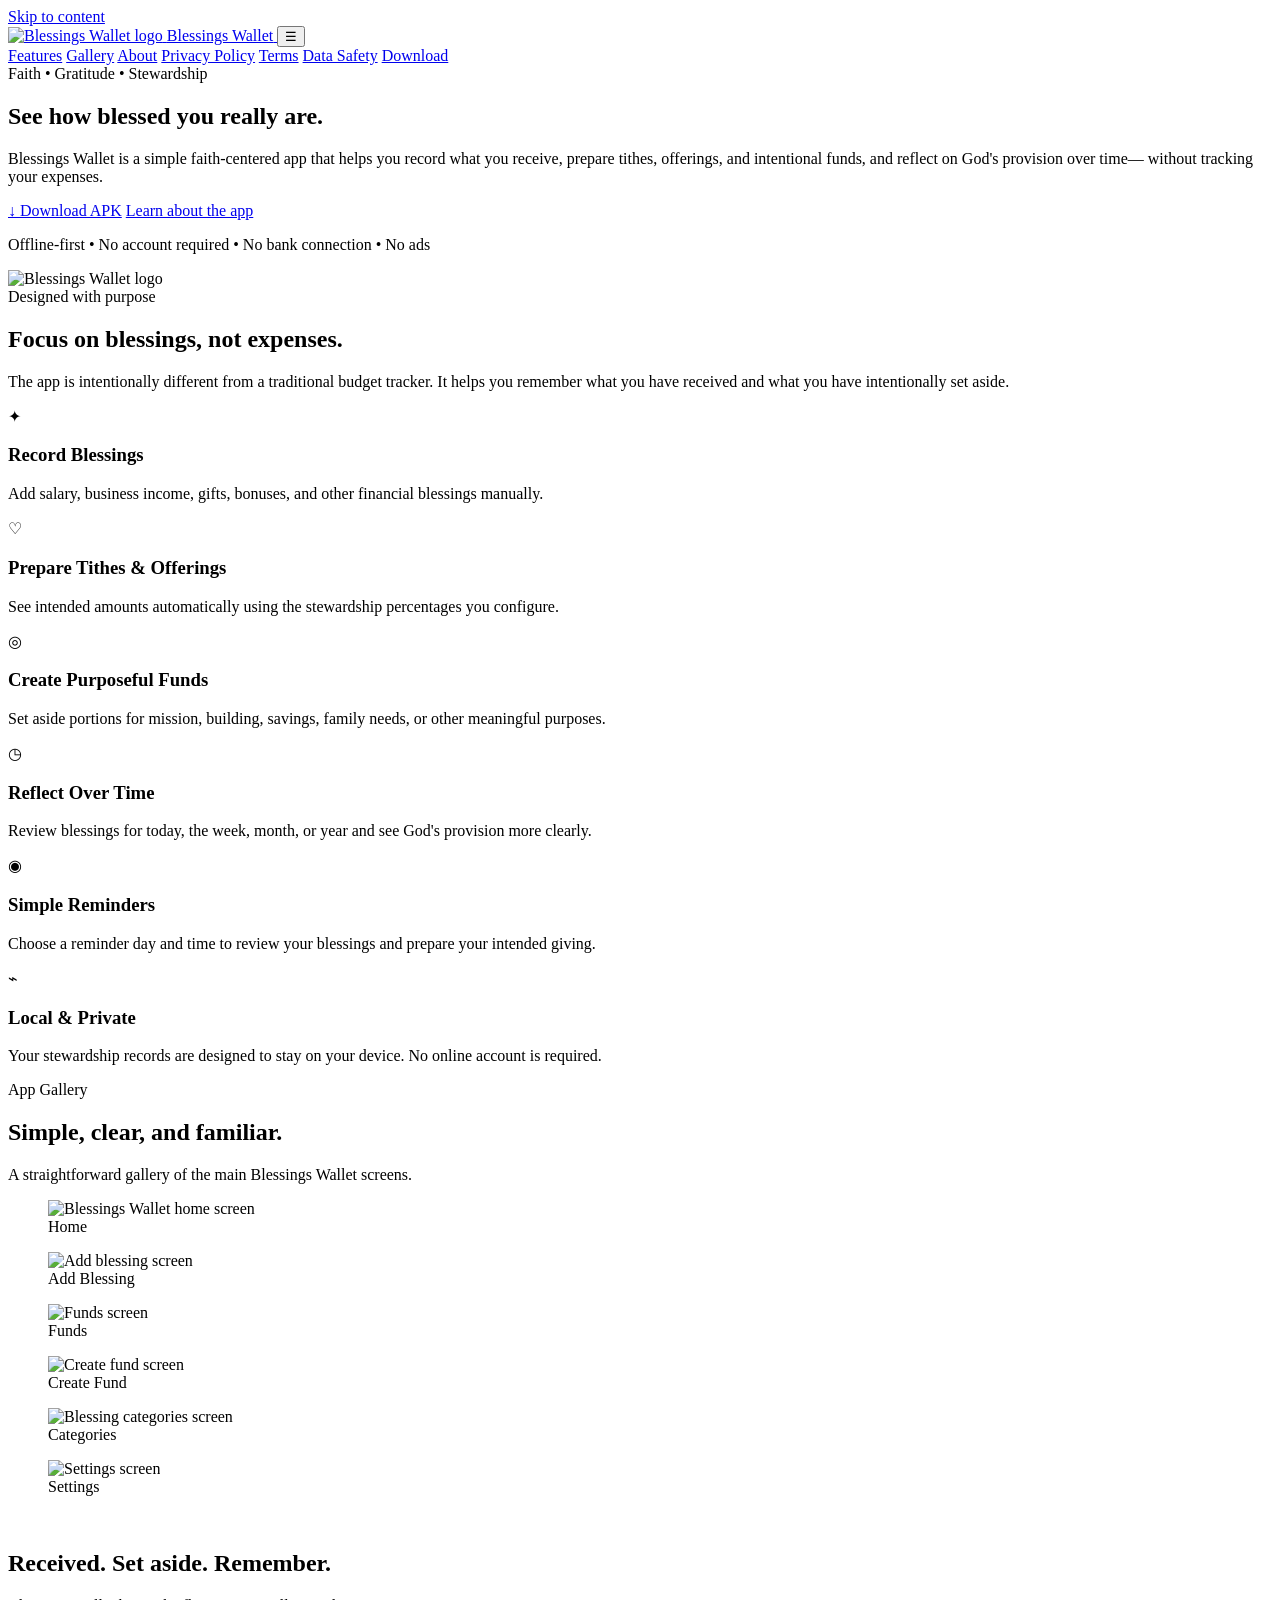
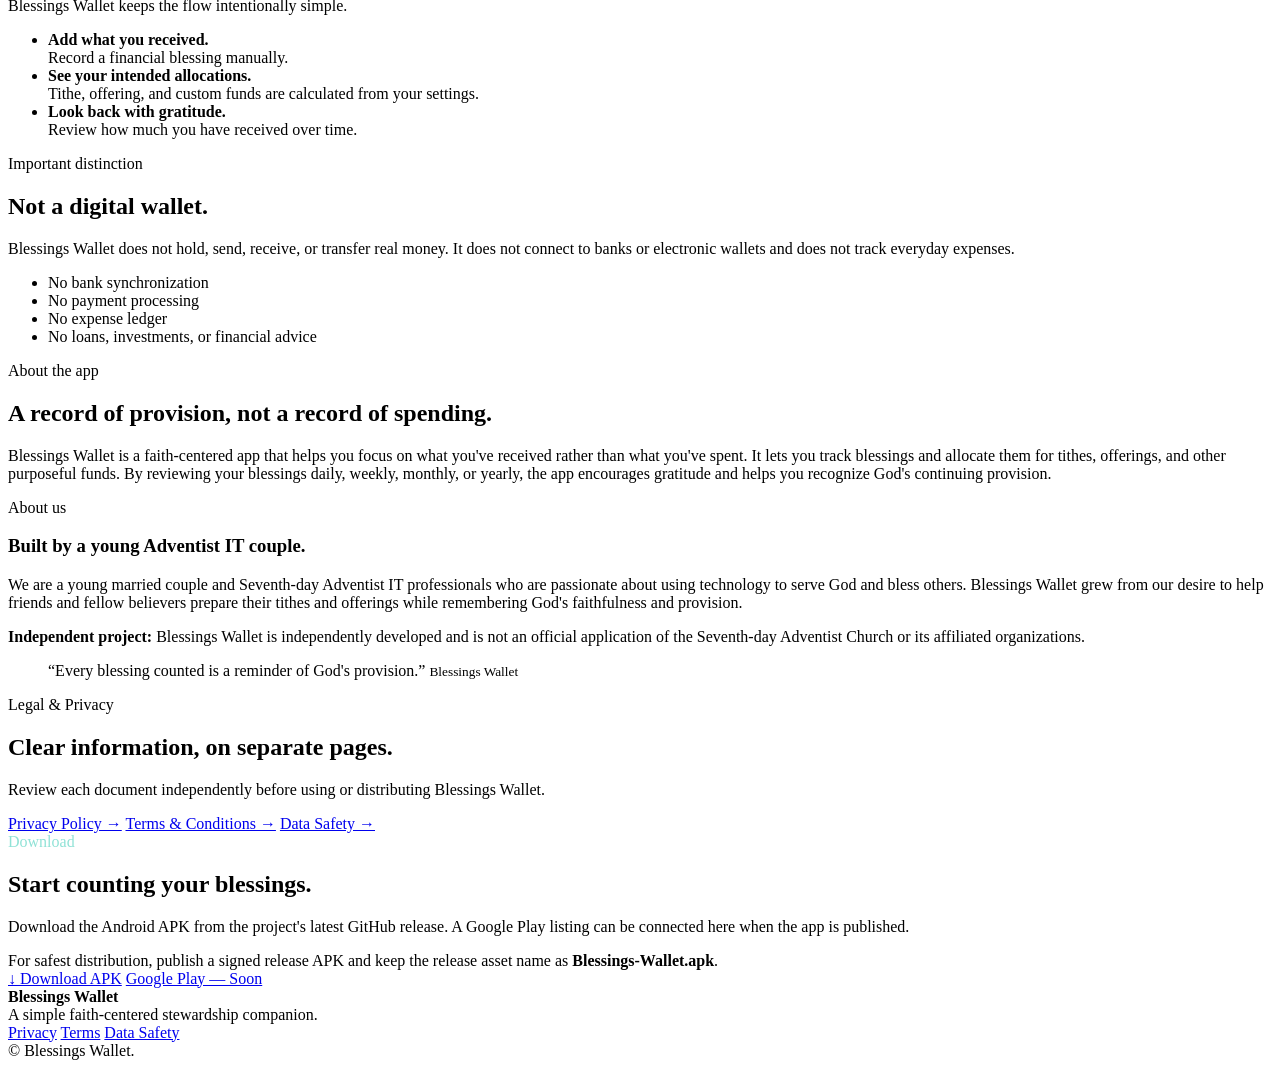
==== index.html @ 55f54d59 "Add files via upload" ====
<!doctype html>
<html lang="en">
<head>
  <meta charset="utf-8">
  <meta name="viewport" content="width=device-width,initial-scale=1">
  <meta name="theme-color" content="#08BFA9">
  <meta name="description" content="Blessings Wallet helps you record blessings received, prepare tithes and offerings, and reflect on God's provision without tracking expenses.">
  <title>Blessings Wallet — Count Your Blessings</title>
  <link rel="icon" href="assets/img/blessings-wallet-logo.png" type="image/png">
  <link rel="stylesheet" href="assets/css/style.css">
</head>
<body>
<a class="skip-link" href="#main">Skip to content</a>
<header class="site-header">
  <div class="container nav">
    <a class="brand" href="index.html" aria-label="Blessings Wallet home">
      <img src="assets/img/blessings-wallet-logo.png" alt="Blessings Wallet logo" width="48" height="48">
      <span>Blessings Wallet</span>
    </a>
    <button class="menu-btn" data-menu type="button" aria-label="Open menu" aria-expanded="false">☰</button>
    <nav class="nav-links" data-nav aria-label="Main navigation">
      <a href="index.html#features">Features</a>
      <a href="index.html#screens">Gallery</a>
      <a href="index.html#about">About</a>
      <a href="privacy.html">Privacy Policy</a>
      <a href="terms.html">Terms</a>
      <a href="data-safety.html">Data Safety</a>
      <a href="index.html#download">Download</a>
    </nav>
  </div>
</header>

<main id="main">
  <section class="hero">
    <div class="container hero-inner">
      <div>
        <span class="eyebrow">Faith • Gratitude • Stewardship</span>
        <h1>See how blessed you really are.</h1>
        <p>
          Blessings Wallet is a simple faith-centered app that helps you record what you receive,
          prepare tithes, offerings, and intentional funds, and reflect on God's provision over time—
          without tracking your expenses.
        </p>
        <div class="hero-actions">
          <a class="btn btn-primary" data-apk-link href="downloads/Blessings-Wallet.apk">↓ Download APK</a>
          <a class="btn btn-secondary" href="#about">Learn about the app</a>
        </div>
        <p class="microcopy">Offline-first • No account required • No bank connection • No ads</p>
      </div>

      <div class="hero-logo-wrap" aria-label="Blessings Wallet logo">
        <img class="hero-logo" src="assets/img/blessings-wallet-logo.png" alt="Blessings Wallet logo">
      </div>
    </div>
  </section>

  <section id="features" class="section">
    <div class="container">
      <div class="section-head">
        <div class="kicker">Designed with purpose</div>
        <h2>Focus on blessings, not expenses.</h2>
        <p class="lede">The app is intentionally different from a traditional budget tracker. It helps you remember what you have received and what you have intentionally set aside.</p>
      </div>

      <div class="feature-grid">
        <article class="feature">
          <div class="feature-icon">✦</div>
          <h3>Record Blessings</h3>
          <p>Add salary, business income, gifts, bonuses, and other financial blessings manually.</p>
        </article>
        <article class="feature">
          <div class="feature-icon">♡</div>
          <h3>Prepare Tithes & Offerings</h3>
          <p>See intended amounts automatically using the stewardship percentages you configure.</p>
        </article>
        <article class="feature">
          <div class="feature-icon">◎</div>
          <h3>Create Purposeful Funds</h3>
          <p>Set aside portions for mission, building, savings, family needs, or other meaningful purposes.</p>
        </article>
        <article class="feature">
          <div class="feature-icon">◷</div>
          <h3>Reflect Over Time</h3>
          <p>Review blessings for today, the week, month, or year and see God's provision more clearly.</p>
        </article>
        <article class="feature">
          <div class="feature-icon">◉</div>
          <h3>Simple Reminders</h3>
          <p>Choose a reminder day and time to review your blessings and prepare your intended giving.</p>
        </article>
        <article class="feature">
          <div class="feature-icon">⌁</div>
          <h3>Local & Private</h3>
          <p>Your stewardship records are designed to stay on your device. No online account is required.</p>
        </article>
      </div>
    </div>
  </section>

  <section id="screens" class="section section-soft">
    <div class="container">
      <div class="section-head">
        <div class="kicker">App Gallery</div>
        <h2>Simple, clear, and familiar.</h2>
        <p class="lede">A straightforward gallery of the main Blessings Wallet screens.</p>
      </div>

      <div class="app-gallery" aria-label="Blessings Wallet app screenshot gallery">
        <figure class="gallery-item">
          <img src="assets/img/home.webp" alt="Blessings Wallet home screen">
          <figcaption>Home</figcaption>
        </figure>
        <figure class="gallery-item">
          <img src="assets/img/add-blessing.webp" alt="Add blessing screen">
          <figcaption>Add Blessing</figcaption>
        </figure>
        <figure class="gallery-item">
          <img src="assets/img/funds.webp" alt="Funds screen">
          <figcaption>Funds</figcaption>
        </figure>
        <figure class="gallery-item">
          <img src="assets/img/create-fund.webp" alt="Create fund screen">
          <figcaption>Create Fund</figcaption>
        </figure>
        <figure class="gallery-item">
          <img src="assets/img/categories.webp" alt="Blessing categories screen">
          <figcaption>Categories</figcaption>
        </figure>
        <figure class="gallery-item">
          <img src="assets/img/settings.webp" alt="Settings screen">
          <figcaption>Settings</figcaption>
        </figure>
      </div>
    </div>
  </section>

  <section class="section">
    <div class="container two-col">
      <div class="panel gradient">
        <div class="kicker" style="color:#fff">How it works</div>
        <h2>Received. Set aside. Remember.</h2>
        <p>Blessings Wallet keeps the flow intentionally simple.</p>
        <ul class="checks">
          <li><span><strong>Add what you received.</strong><br>Record a financial blessing manually.</span></li>
          <li><span><strong>See your intended allocations.</strong><br>Tithe, offering, and custom funds are calculated from your settings.</span></li>
          <li><span><strong>Look back with gratitude.</strong><br>Review how much you have received over time.</span></li>
        </ul>
      </div>

      <div class="panel">
        <div class="kicker">Important distinction</div>
        <h2>Not a digital wallet.</h2>
        <p class="lede">Blessings Wallet does not hold, send, receive, or transfer real money. It does not connect to banks or electronic wallets and does not track everyday expenses.</p>
        <ul class="checks">
          <li><span>No bank synchronization</span></li>
          <li><span>No payment processing</span></li>
          <li><span>No expense ledger</span></li>
          <li><span>No loans, investments, or financial advice</span></li>
        </ul>
      </div>
    </div>
  </section>

  <section id="about" class="section section-soft">
    <div class="container two-col">
      <div>
        <div class="kicker">About the app</div>
        <h2>A record of provision, not a record of spending.</h2>
        <p class="lede">Blessings Wallet is a faith-centered app that helps you focus on what you've received rather than what you've spent. It lets you track blessings and allocate them for tithes, offerings, and other purposeful funds. By reviewing your blessings daily, weekly, monthly, or yearly, the app encourages gratitude and helps you recognize God's continuing provision.</p>
      </div>
      <div class="panel">
        <div class="kicker">About us</div>
        <h3>Built by a young Adventist IT couple.</h3>
        <p>We are a young married couple and Seventh-day Adventist IT professionals who are passionate about using technology to serve God and bless others. Blessings Wallet grew from our desire to help friends and fellow believers prepare their tithes and offerings while remembering God's faithfulness and provision.</p>
        <p><strong>Independent project:</strong> Blessings Wallet is independently developed and is not an official application of the Seventh-day Adventist Church or its affiliated organizations.</p>
      </div>
    </div>
  </section>

  <section class="section">
    <div class="container">
      <div class="panel gradient">
        <blockquote class="quote">
          “Every blessing counted is a reminder of God's provision.”
          <small>Blessings Wallet</small>
        </blockquote>
      </div>
    </div>
  </section>

  <section id="legal" class="section section-soft">
    <div class="container">
      <div class="section-head">
        <div class="kicker">Legal & Privacy</div>
        <h2>Clear information, on separate pages.</h2>
        <p class="lede">Review each document independently before using or distributing Blessings Wallet.</p>
      </div>

      <div class="legal-links" aria-label="Legal and privacy links">
        <a class="btn btn-outline legal-link-btn" href="privacy.html">Privacy Policy →</a>
        <a class="btn btn-outline legal-link-btn" href="terms.html">Terms & Conditions →</a>
        <a class="btn btn-outline legal-link-btn" href="data-safety.html">Data Safety →</a>
      </div>
    </div>
  </section>

  <section id="download" class="section">
    <div class="container">
      <div class="download-card">
        <div>
          <div class="kicker" style="color:#8fe2d6">Download</div>
          <h2>Start counting your blessings.</h2>
          <p>Download the Android APK from the project's latest GitHub release. A Google Play listing can be connected here when the app is published.</p>
          <div class="download-note">For safest distribution, publish a signed release APK and keep the release asset name as <strong>Blessings-Wallet.apk</strong>.</div>
        </div>
        <div class="download-actions">
          <a class="btn btn-primary" data-apk-link href="downloads/Blessings-Wallet.apk">↓ Download APK</a>
          <a class="btn btn-secondary" data-play-link href="#" aria-disabled="true">Google Play — Soon</a>
        </div>
      </div>
    </div>
  </section>
</main>

<footer class="site-footer">
  <div class="container footer-inner">
    <div>
      <strong>Blessings Wallet</strong><br>
      <span>A simple faith-centered stewardship companion.</span>
    </div>
    <div class="footer-links">
      <a href="privacy.html">Privacy</a>
      <a href="terms.html">Terms</a>
      <a href="data-safety.html">Data Safety</a>
    </div>
    <div>© <span data-year></span> Blessings Wallet.</div>
  </div>
</footer>
<script src="assets/js/config.js"></script>
<script src="assets/js/main.js"></script>
</body>
</html>
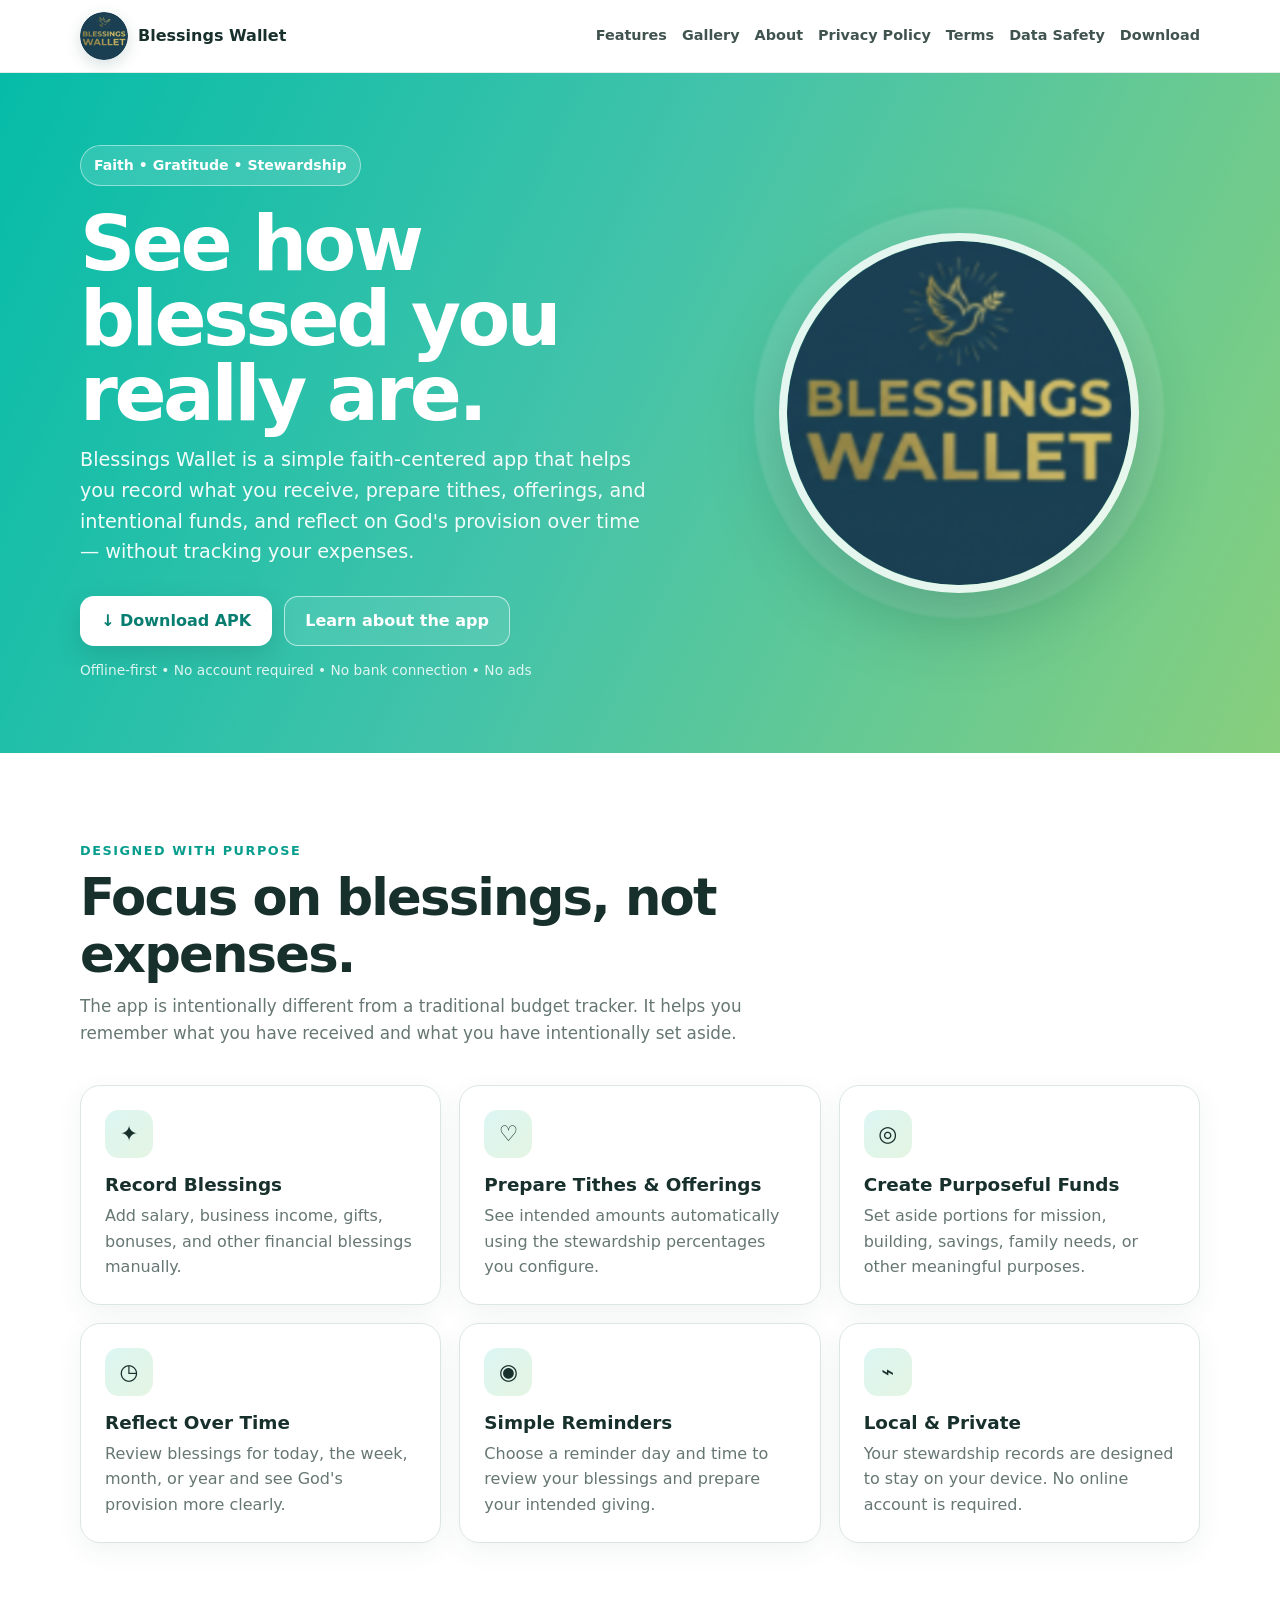
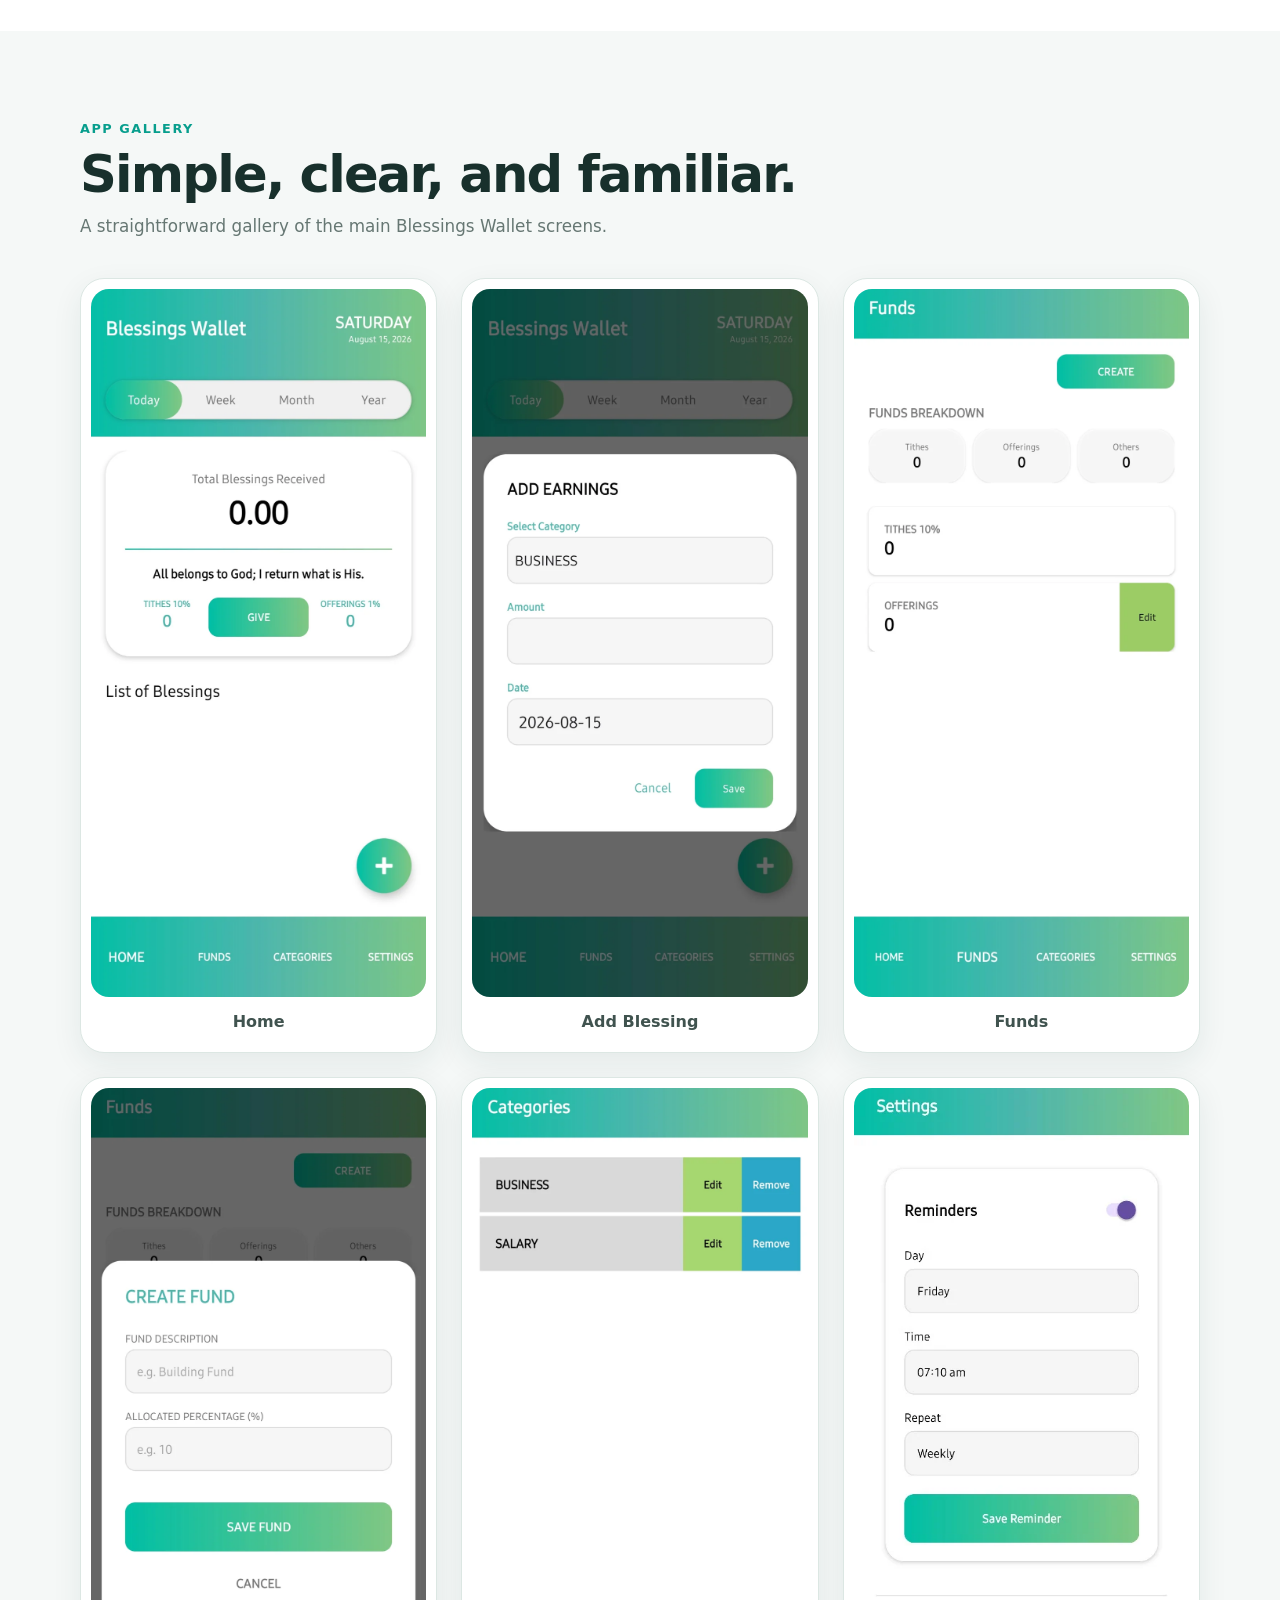
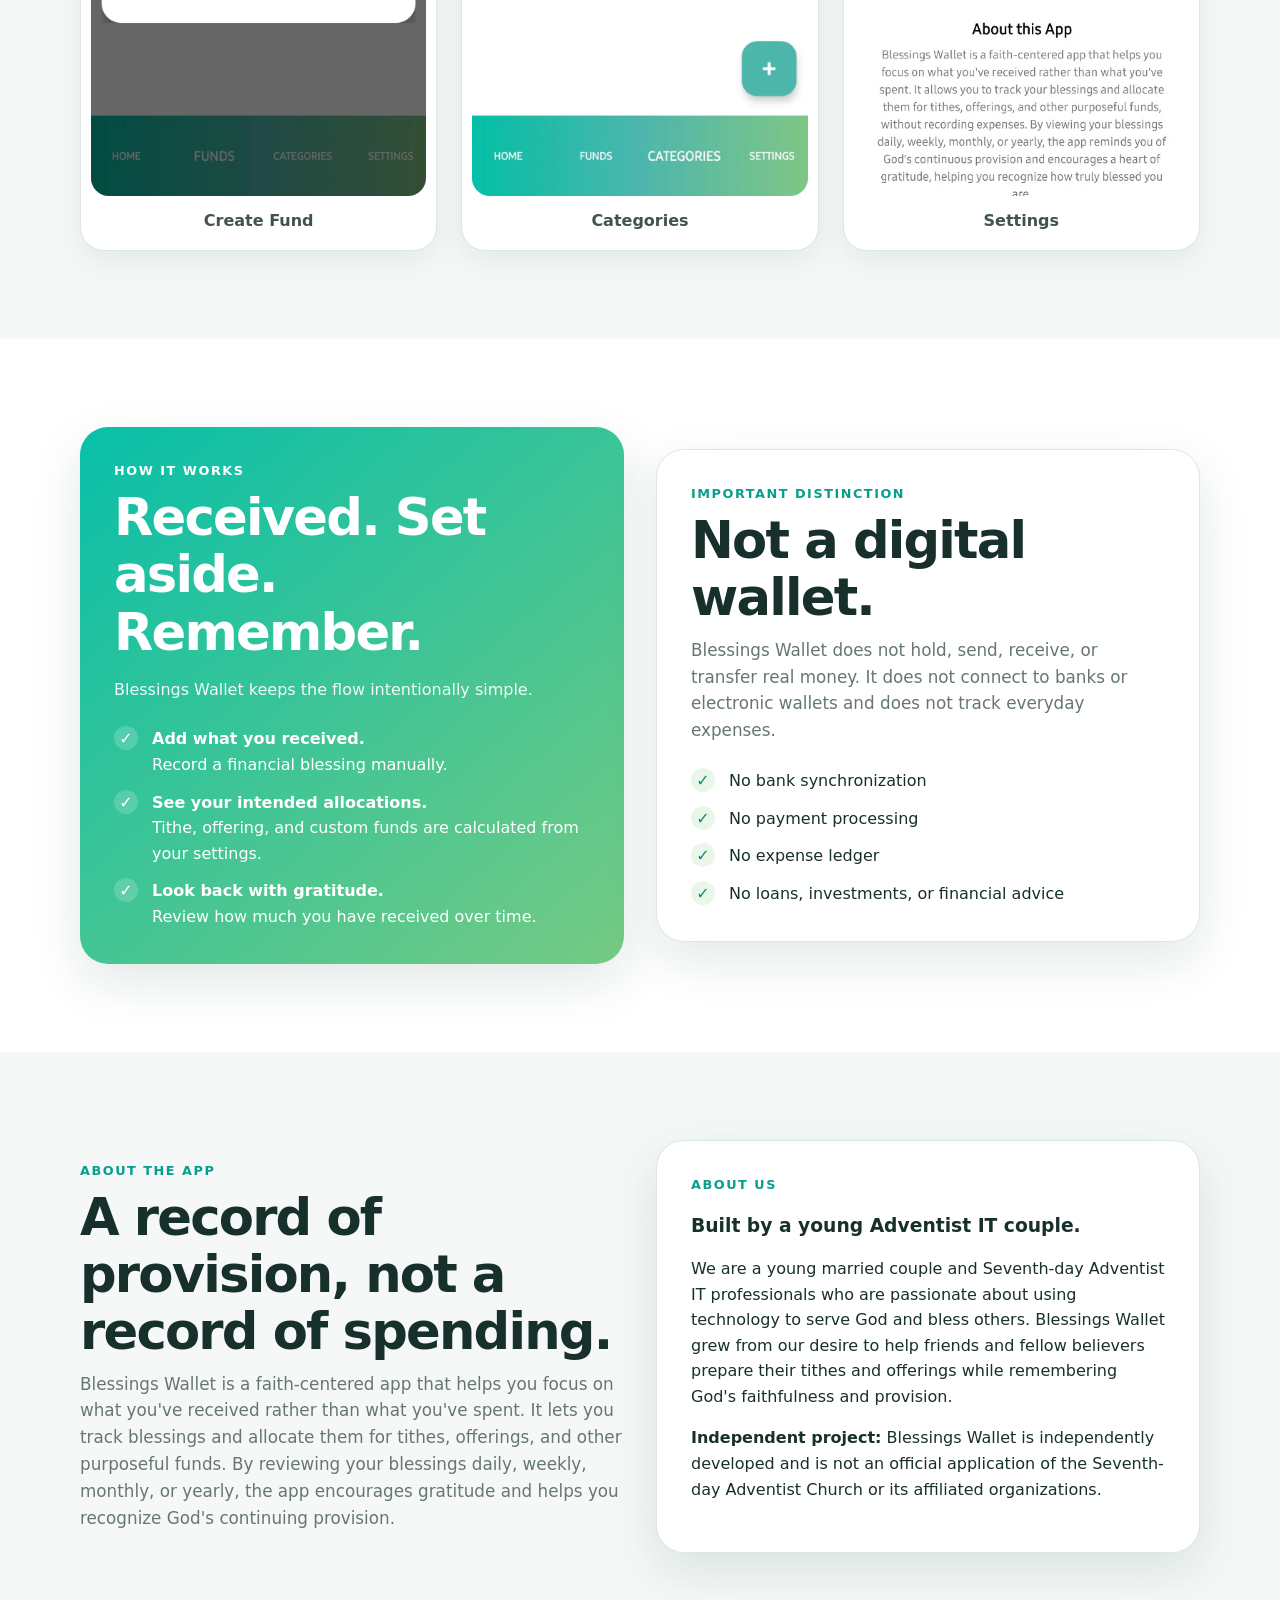
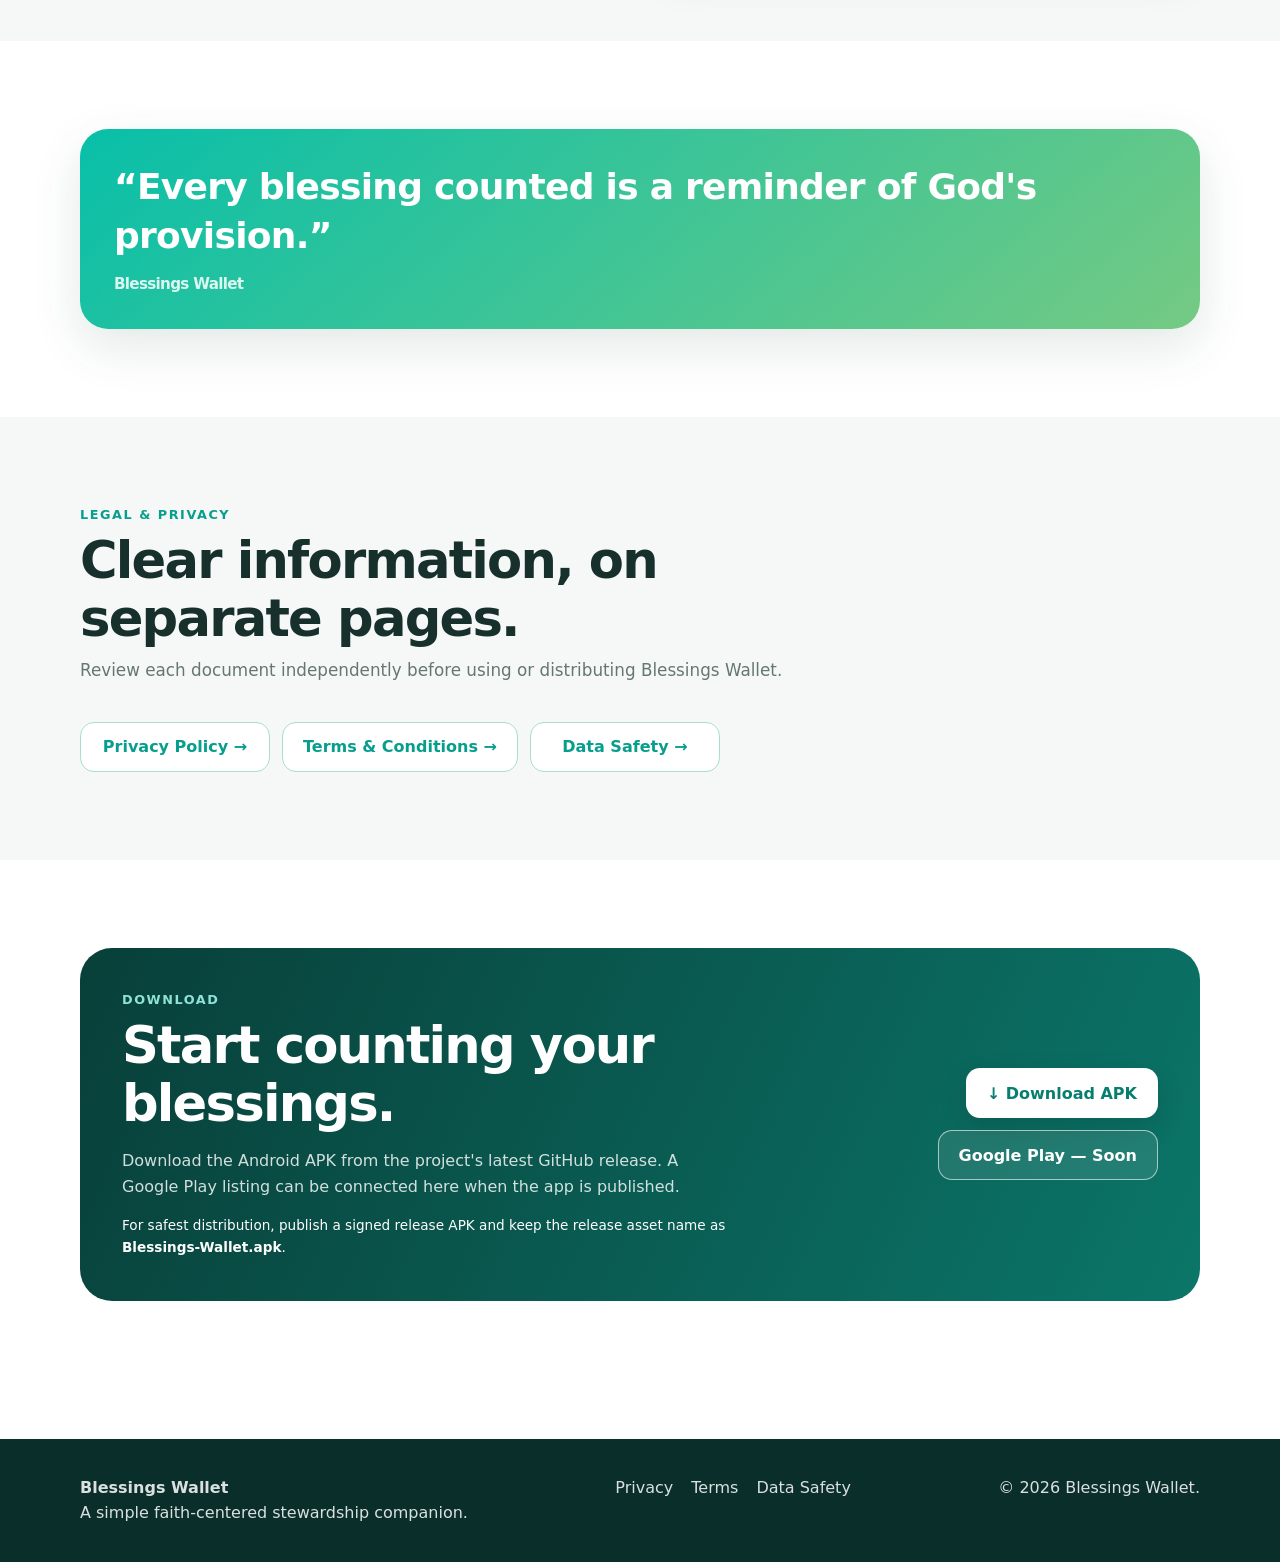
==== commit e504230b: "Update index.html" ====
--- a/index.html
+++ b/index.html
@@ -42,7 +42,7 @@
           without tracking your expenses.
         </p>
         <div class="hero-actions">
-          <a class="btn btn-primary" data-apk-link href="downloads/Blessings-Wallet.apk">↓ Download APK</a>
+          <a class="btn btn-primary" data-apk-link href="https://raw.githubusercontent.com/softdevsystems/blessingswallet/main/downloads/Blessings-Wallet.apk">↓ Download APK</a>
           <a class="btn btn-secondary" href="#about">Learn about the app</a>
         </div>
         <p class="microcopy">Offline-first • No account required • No bank connection • No ads</p>
--- a/assets/css/style.css
+++ b/assets/css/style.css
@@ -0,0 +1,298 @@
+:root {
+  --teal: #08bfa9;
+  --teal-dark: #079e8d;
+  --green: #85cf7b;
+  --green-soft: #eaf7e8;
+  --ink: #18302c;
+  --muted: #667773;
+  --surface: #ffffff;
+  --surface-soft: #f5f8f7;
+  --border: #dce7e3;
+  --shadow: 0 18px 50px rgba(20, 70, 61, .12);
+  --radius-lg: 28px;
+  --radius-md: 20px;
+  --radius-sm: 14px;
+  --max: 1120px;
+}
+
+* { box-sizing: border-box; }
+html { scroll-behavior: smooth; }
+body {
+  margin: 0;
+  font-family: Inter, ui-sans-serif, system-ui, -apple-system, BlinkMacSystemFont, "Segoe UI", sans-serif;
+  color: var(--ink);
+  background: #fff;
+  line-height: 1.6;
+}
+img { max-width: 100%; display: block; }
+a { color: inherit; }
+button, a { -webkit-tap-highlight-color: transparent; }
+.skip-link {
+  position: fixed; left: 1rem; top: -5rem; z-index: 9999;
+  padding: .75rem 1rem; background: #fff; border-radius: 10px;
+}
+.skip-link:focus { top: 1rem; }
+.container { width: min(calc(100% - 32px), var(--max)); margin-inline: auto; }
+
+.site-header {
+  position: sticky; top: 0; z-index: 1000;
+  background: rgba(255,255,255,.92);
+  backdrop-filter: blur(14px);
+  border-bottom: 1px solid rgba(220,231,227,.75);
+}
+.nav {
+  min-height: 72px; display: flex; align-items: center; justify-content: space-between; gap: 20px;
+}
+.brand { display: inline-flex; align-items: center; gap: 10px; text-decoration: none; font-weight: 800; }
+.brand img {
+  width: 48px;
+  height: 48px;
+  object-fit: cover;
+  border-radius: 50%;
+  box-shadow: 0 5px 16px rgba(9, 70, 63, .16);
+}
+.nav-links { display: flex; align-items: center; gap: 15px; }
+.nav-links a { text-decoration: none; color: #40534f; font-weight: 650; font-size: .9rem; white-space: nowrap; }
+.nav-links a:hover, .nav-links a:focus-visible { color: var(--teal-dark); }
+.menu-btn {
+  display: none; border: 0; background: var(--surface-soft); border-radius: 12px; width: 44px; height: 44px;
+  font-size: 1.35rem;
+}
+
+.hero {
+  overflow: hidden;
+  background: linear-gradient(115deg, #05bca8 0%, #42c3aa 46%, #88cf7d 100%);
+  color: #fff;
+}
+.hero-inner {
+  min-height: 680px; display: grid; grid-template-columns: 1.08fr .92fr;
+  align-items: center; gap: 70px; padding-block: 72px;
+}
+.eyebrow {
+  display: inline-flex; align-items: center; gap: 8px; padding: 8px 13px;
+  border: 1px solid rgba(255,255,255,.45); border-radius: 999px;
+  background: rgba(255,255,255,.14); font-size: .88rem; font-weight: 750;
+}
+.hero h1 { margin: 20px 0 14px; font-size: clamp(2.7rem, 6vw, 5.2rem); line-height: .98; letter-spacing: -.045em; }
+.hero p { max-width: 650px; margin: 0; font-size: clamp(1rem, 1.5vw, 1.2rem); color: rgba(255,255,255,.94); }
+.hero-actions { display: flex; flex-wrap: wrap; gap: 12px; margin-top: 28px; }
+.btn {
+  display: inline-flex; align-items: center; justify-content: center; gap: 9px; min-height: 50px;
+  padding: 0 20px; border-radius: 14px; text-decoration: none; font-weight: 800; border: 1px solid transparent;
+  transition: transform .18s ease, box-shadow .18s ease, background .18s ease;
+}
+.btn:hover { transform: translateY(-2px); }
+.btn-primary { background: #fff; color: #087e71; box-shadow: 0 10px 28px rgba(0,0,0,.12); }
+.btn-secondary { color: #fff; border-color: rgba(255,255,255,.6); background: rgba(255,255,255,.1); }
+.btn-teal { color: #fff; background: linear-gradient(90deg, var(--teal), var(--green)); box-shadow: 0 12px 30px rgba(8,191,169,.22); }
+.btn-outline { color: var(--teal-dark); border-color: #a8ddd4; background: #fff; }
+.microcopy { margin-top: 13px !important; font-size: .86rem !important; color: rgba(255,255,255,.84) !important; }
+
+.hero-logo-wrap {
+  min-height: 460px;
+  display: grid;
+  place-items: center;
+  position: relative;
+}
+.hero-logo-wrap::before {
+  content: "";
+  position: absolute;
+  width: min(410px, 82vw);
+  height: min(410px, 82vw);
+  border-radius: 50%;
+  background: rgba(255,255,255,.12);
+  filter: blur(1px);
+}
+.hero-logo {
+  position: relative;
+  width: min(360px, 72vw);
+  aspect-ratio: 1;
+  object-fit: cover;
+  border-radius: 50%;
+  box-shadow: 0 28px 70px rgba(4, 63, 57, .28);
+  border: 8px solid rgba(255,255,255,.82);
+}
+
+
+.phone-stage { position: relative; min-height: 570px; display: grid; place-items: center; }
+.phone-stage::before {
+  content: ""; position: absolute; width: 420px; height: 420px; border-radius: 50%;
+  background: rgba(255,255,255,.13); filter: blur(2px);
+}
+.phone {
+  position: relative; width: min(310px, 75vw); padding: 9px; border-radius: 42px;
+  background: #17201f; box-shadow: 0 30px 70px rgba(2,62,55,.34); transform: rotate(3deg);
+}
+.phone img { border-radius: 33px; width: 100%; }
+
+.section { padding: 88px 0; }
+.section-soft { background: var(--surface-soft); }
+.section-head { max-width: 720px; margin-bottom: 38px; }
+.kicker { color: var(--teal-dark); text-transform: uppercase; letter-spacing: .12em; font-weight: 850; font-size: .8rem; }
+h2 { margin: 7px 0 10px; font-size: clamp(2rem, 4vw, 3.2rem); line-height: 1.12; letter-spacing: -.035em; }
+h3 { line-height: 1.25; }
+.lede { margin: 0; color: var(--muted); font-size: 1.05rem; }
+
+.feature-grid { display: grid; grid-template-columns: repeat(3, 1fr); gap: 18px; }
+.feature {
+  background: #fff; border: 1px solid var(--border); border-radius: var(--radius-md); padding: 24px;
+  box-shadow: 0 8px 28px rgba(20,70,61,.06);
+}
+.feature-icon {
+  width: 48px; height: 48px; border-radius: 14px; display: grid; place-items: center;
+  background: linear-gradient(135deg, rgba(8,191,169,.14), rgba(133,207,123,.22)); font-size: 1.35rem;
+}
+.feature h3 { margin: 15px 0 7px; font-size: 1.15rem; }
+.feature p { margin: 0; color: var(--muted); }
+
+.app-gallery {
+  display: grid;
+  grid-template-columns: repeat(3, minmax(0, 1fr));
+  gap: 24px;
+  align-items: start;
+}
+.gallery-item {
+  margin: 0;
+  background: #fff;
+  border: 1px solid var(--border);
+  border-radius: 24px;
+  padding: 10px;
+  box-shadow: 0 10px 30px rgba(20,70,61,.08);
+}
+.gallery-item img {
+  width: 100%;
+  aspect-ratio: 9 / 19;
+  object-fit: cover;
+  object-position: top;
+  border-radius: 18px;
+  background: var(--surface-soft);
+}
+.gallery-item figcaption {
+  padding: 12px 8px 7px;
+  text-align: center;
+  font-weight: 750;
+  color: #40534f;
+}
+
+.two-col { display: grid; grid-template-columns: 1fr 1fr; gap: 32px; align-items: center; }
+.panel {
+  border-radius: var(--radius-lg); padding: 34px; background: #fff; border: 1px solid var(--border); box-shadow: var(--shadow);
+}
+.panel.gradient {
+  background: linear-gradient(140deg, #08bfa9, #75ca83); color: #fff; border: 0;
+}
+.panel.gradient p { color: rgba(255,255,255,.92); }
+.checks { padding: 0; margin: 24px 0 0; list-style: none; display: grid; gap: 12px; }
+.checks li { display: grid; grid-template-columns: 28px 1fr; gap: 10px; align-items: start; }
+.checks li::before {
+  content: "✓"; width: 24px; height: 24px; border-radius: 50%; display: grid; place-items: center;
+  background: var(--green-soft); color: #0b8f79; font-weight: 900;
+}
+.panel.gradient .checks li::before { background: rgba(255,255,255,.18); color: #fff; }
+
+.steps { display: grid; grid-template-columns: repeat(3, 1fr); gap: 18px; counter-reset: step; }
+.step {
+  counter-increment: step; padding: 26px; border: 1px solid var(--border); border-radius: var(--radius-md); background: #fff;
+}
+.step::before {
+  content: counter(step); display: grid; place-items: center; width: 38px; height: 38px; border-radius: 12px;
+  background: linear-gradient(135deg, var(--teal), var(--green)); color: #fff; font-weight: 900;
+}
+.step h3 { margin: 16px 0 7px; }
+.step p { margin: 0; color: var(--muted); }
+
+.quote {
+  margin: 0; font-size: clamp(1.45rem, 3vw, 2.25rem); line-height: 1.35; letter-spacing: -.02em; font-weight: 750;
+}
+.quote small { display: block; margin-top: 14px; font-size: .95rem; font-weight: 600; opacity: .84; }
+
+.download-card {
+  display: grid; grid-template-columns: 1.2fr .8fr; gap: 30px; align-items: center;
+  padding: 42px; border-radius: 32px; background: linear-gradient(115deg, #083f39, #0b7669); color: #fff;
+}
+.download-card p { color: rgba(255,255,255,.82); }
+.download-actions { display: flex; justify-content: flex-end; flex-wrap: wrap; gap: 12px; }
+.download-note { font-size: .85rem; margin-top: 12px; }
+
+.legal-grid { display: grid; grid-template-columns: repeat(3, 1fr); gap: 18px; }
+.legal-card {
+  border: 1px solid var(--border); border-radius: var(--radius-md); padding: 22px; text-decoration: none; background: #fff;
+}
+.legal-card:hover { border-color: #9ed9cf; box-shadow: 0 12px 32px rgba(20,70,61,.08); }
+.legal-card p { color: var(--muted); margin-bottom: 0; }
+
+
+.legal-links {
+  display: flex;
+  flex-wrap: wrap;
+  gap: 12px;
+}
+.legal-link-btn {
+  min-width: 190px;
+}
+
+.site-footer {
+  margin-top: 50px; padding: 36px 0; background: #0a2f2b; color: rgba(255,255,255,.85);
+}
+.footer-inner { display: flex; justify-content: space-between; gap: 20px; flex-wrap: wrap; }
+.footer-links { display: flex; gap: 18px; flex-wrap: wrap; }
+.footer-links a { color: rgba(255,255,255,.85); text-decoration: none; }
+
+.legal-page main { padding: 56px 0 90px; }
+.legal-shell { max-width: 860px; }
+.legal-shell h1 { font-size: clamp(2.4rem, 5vw, 4rem); line-height: 1.05; letter-spacing: -.04em; margin-bottom: 8px; }
+.legal-shell .meta { color: var(--muted); margin-bottom: 30px; }
+.legal-content { background: #fff; border: 1px solid var(--border); border-radius: 24px; padding: clamp(22px, 5vw, 46px); }
+.legal-content h2 { font-size: 1.45rem; margin-top: 36px; letter-spacing: -.01em; }
+.legal-content h2:first-child { margin-top: 0; }
+.legal-content h3 { margin-top: 26px; }
+.legal-content p, .legal-content li { color: #425651; }
+.legal-content ul { padding-left: 22px; }
+.legal-content table { width: 100%; border-collapse: collapse; margin: 18px 0; font-size: .94rem; }
+.legal-content th, .legal-content td { border: 1px solid var(--border); text-align: left; padding: 10px; vertical-align: top; }
+.legal-content th { background: var(--surface-soft); }
+.notice { padding: 16px 18px; background: #edf9f5; border-left: 4px solid var(--teal); border-radius: 10px; }
+
+.toast {
+  position: fixed; left: 50%; bottom: 24px; transform: translate(-50%, 20px); z-index: 2000;
+  background: #122b27; color: #fff; padding: 11px 16px; border-radius: 999px;
+  opacity: 0; pointer-events: none; transition: .2s ease; font-size: .9rem;
+}
+.toast.show { opacity: 1; transform: translate(-50%, 0); }
+
+@media (max-width: 900px) {
+  .hero-inner, .two-col, .download-card { grid-template-columns: 1fr; }
+  .hero-inner { gap: 20px; padding-top: 54px; }
+  .phone-stage { min-height: 500px; }
+  .feature-grid, .steps, .legal-grid { grid-template-columns: repeat(2, 1fr); }
+  .app-gallery { grid-template-columns: repeat(2, minmax(0, 1fr)); }
+  .hero-logo-wrap { min-height: 400px; }
+  .download-actions { justify-content: flex-start; }
+}
+
+@media (max-width: 720px) {
+  .menu-btn { display: inline-grid; place-items: center; }
+  .nav-links {
+    display: none; position: absolute; top: 72px; left: 16px; right: 16px; padding: 14px;
+    border: 1px solid var(--border); border-radius: 16px; background: #fff; box-shadow: var(--shadow);
+    flex-direction: column; align-items: stretch;
+  }
+  .nav-links.open { display: flex; }
+  .nav-links a { padding: 10px 12px; border-radius: 10px; }
+  .nav-links a:hover { background: var(--surface-soft); }
+  .hero-inner { min-height: auto; }
+  .hero h1 { font-size: clamp(2.55rem, 13vw, 4rem); }
+  .feature-grid, .steps, .legal-grid { grid-template-columns: 1fr; }
+  .app-gallery { grid-template-columns: 1fr; max-width: 360px; margin-inline: auto; }
+  .hero-logo-wrap { min-height: 350px; }
+  .section { padding: 70px 0; }
+  .panel { padding: 25px; }
+  .download-card { padding: 28px; }
+  .footer-inner { flex-direction: column; }
+}
+
+@media (max-width: 420px) {
+  .container { width: min(calc(100% - 22px), var(--max)); }
+  .hero-actions .btn, .download-actions .btn { width: 100%; }
+  .phone { width: min(280px, 82vw); }
+}
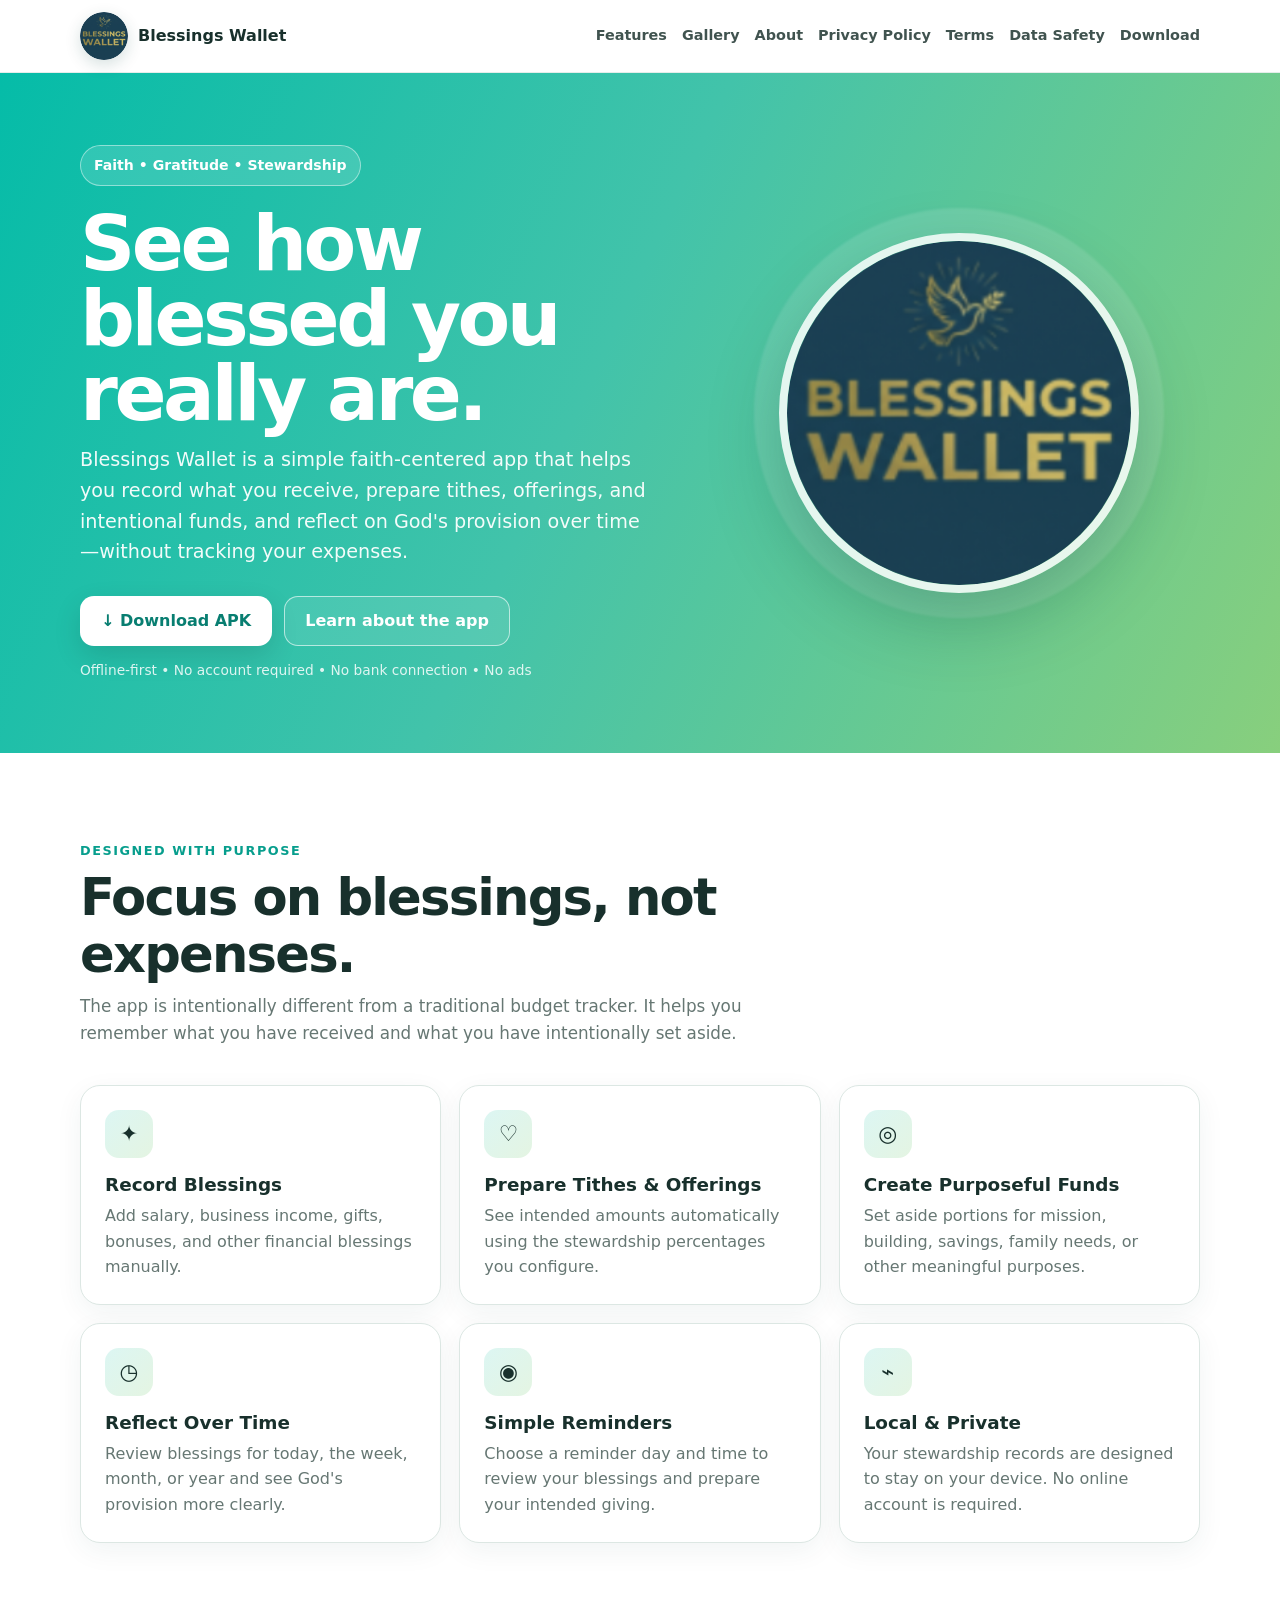
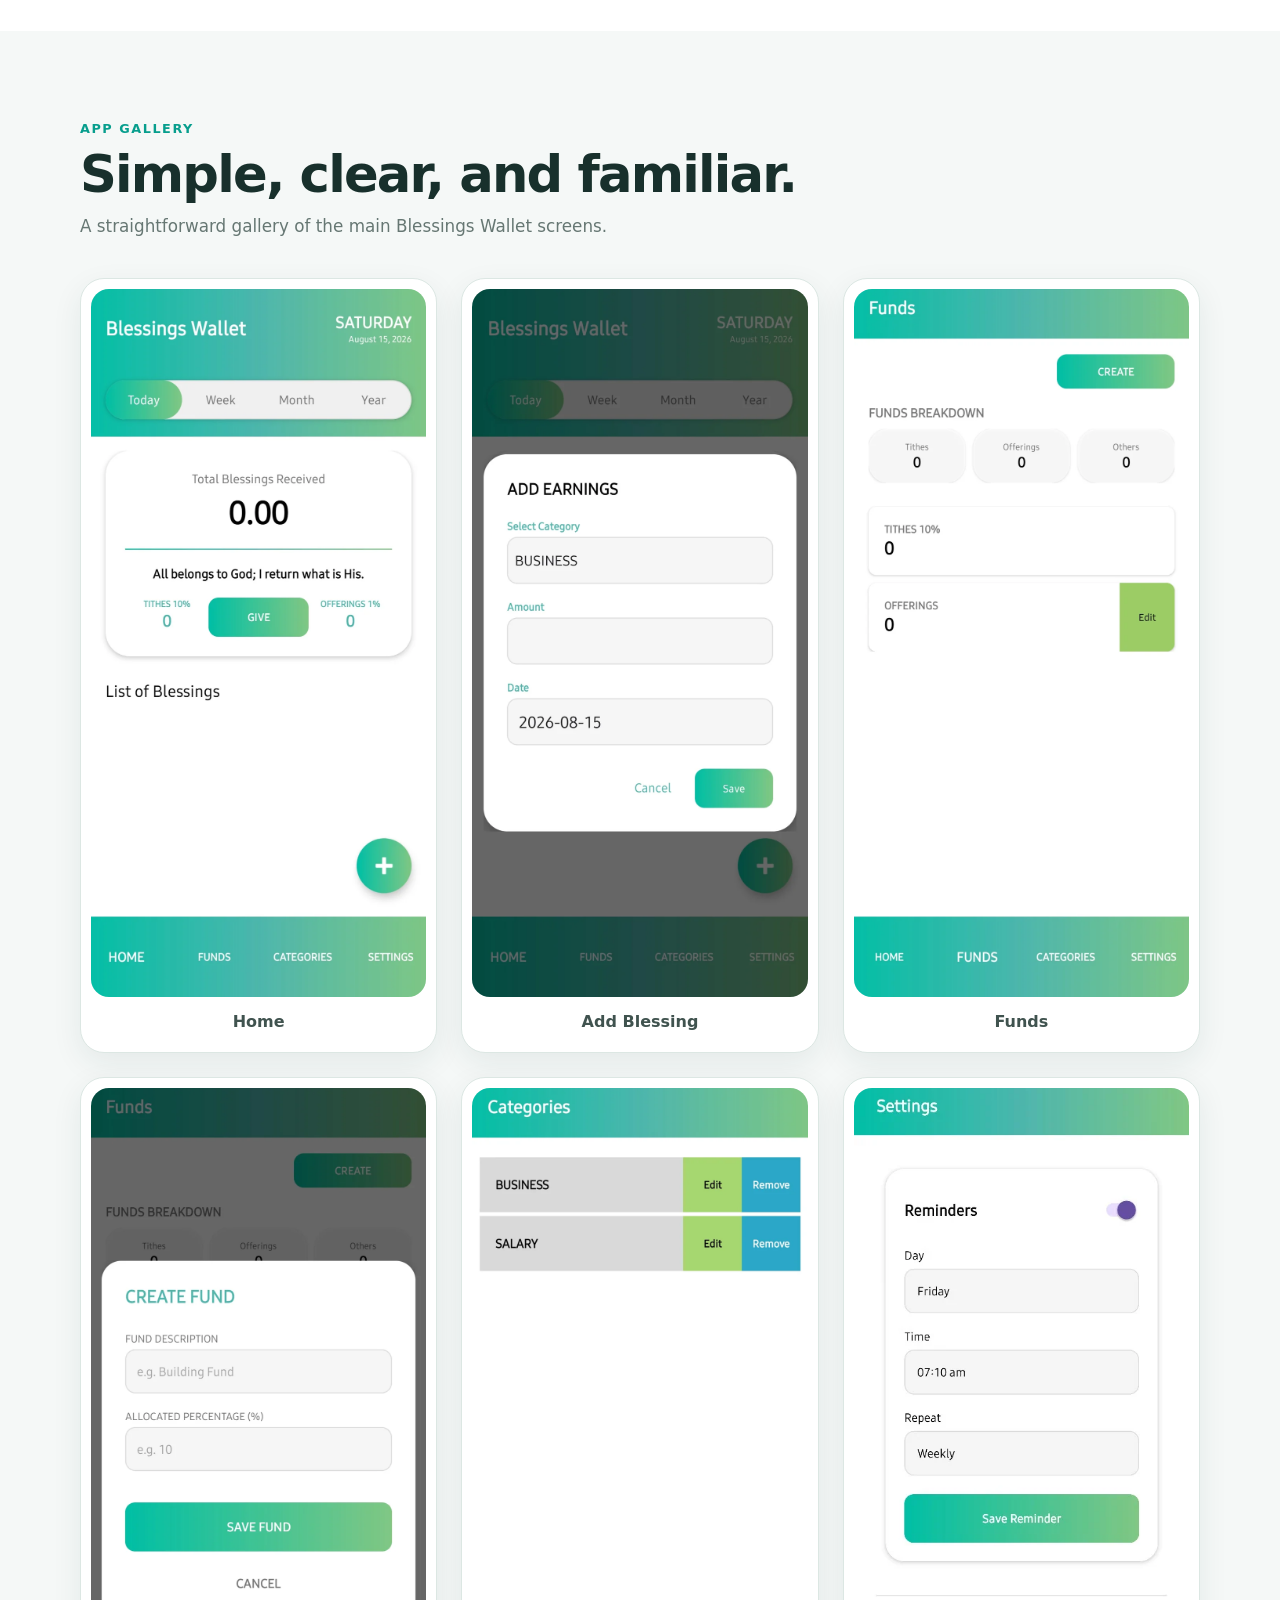
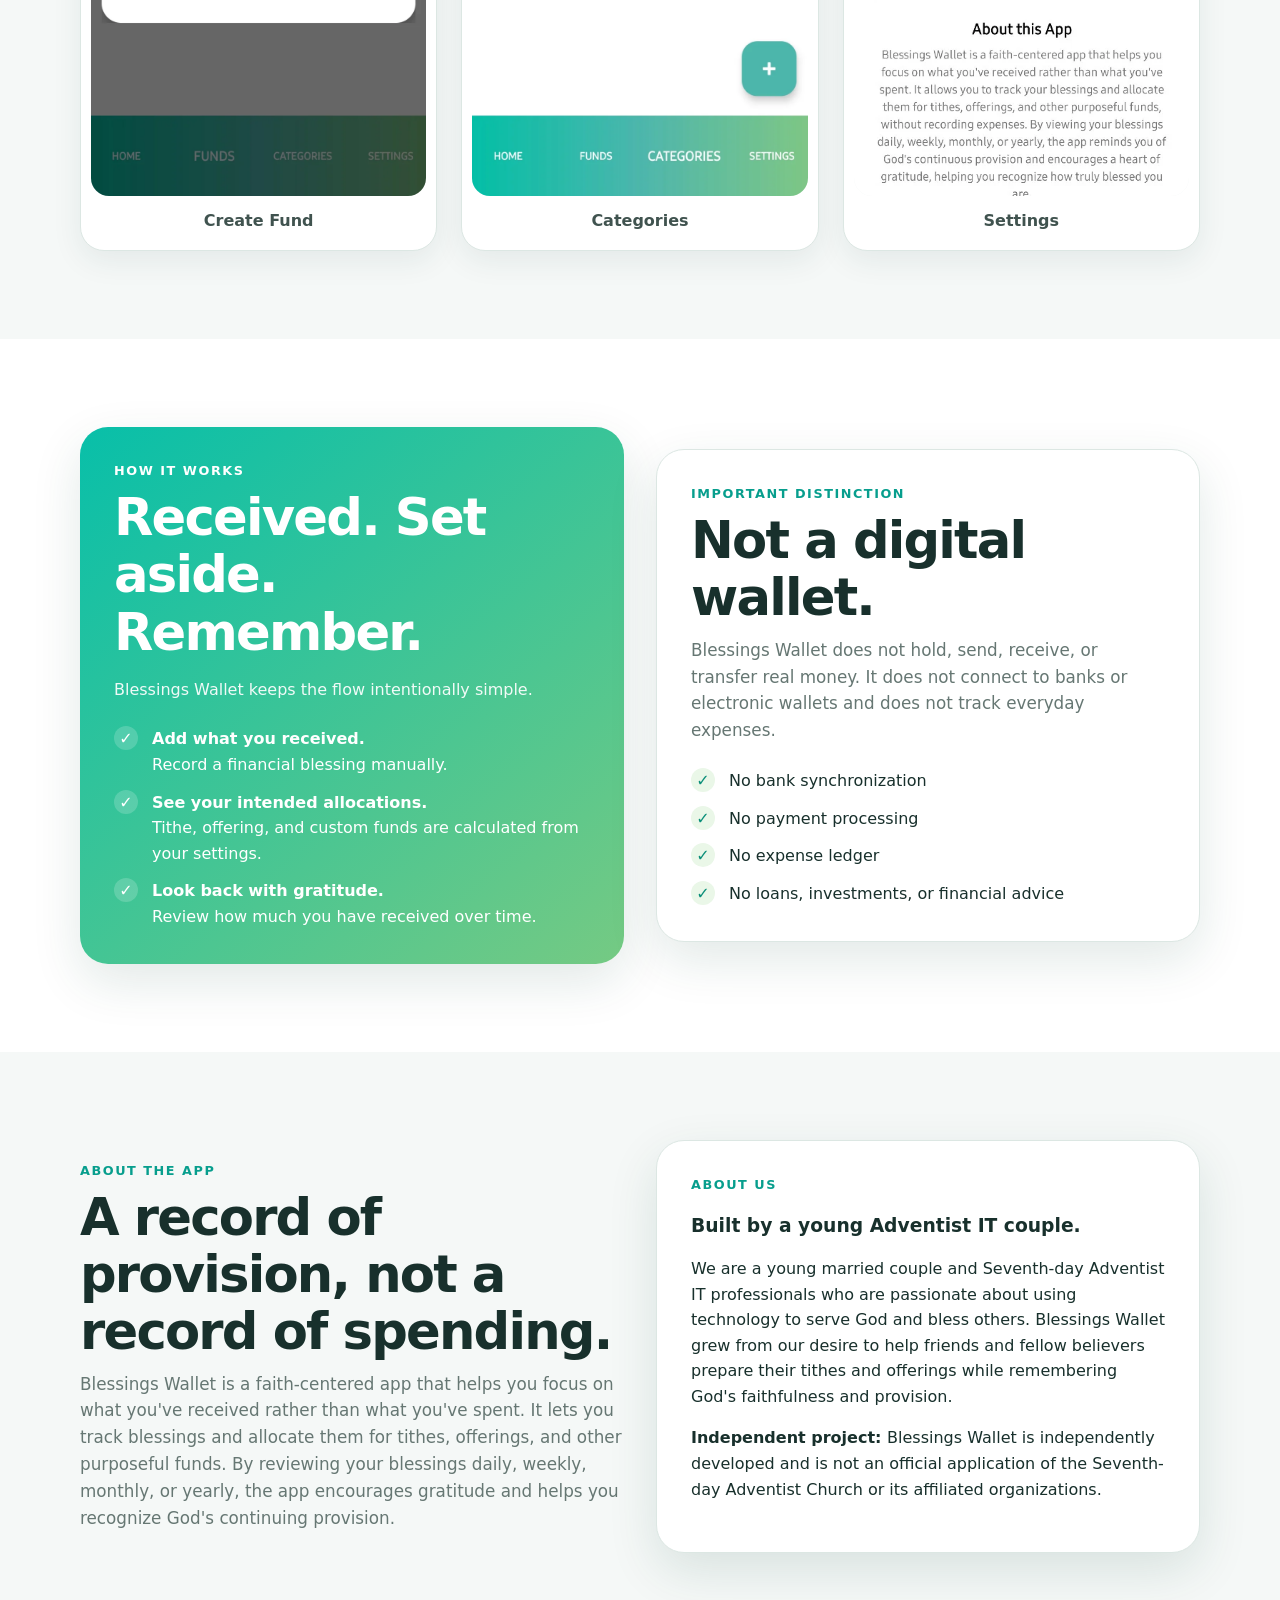
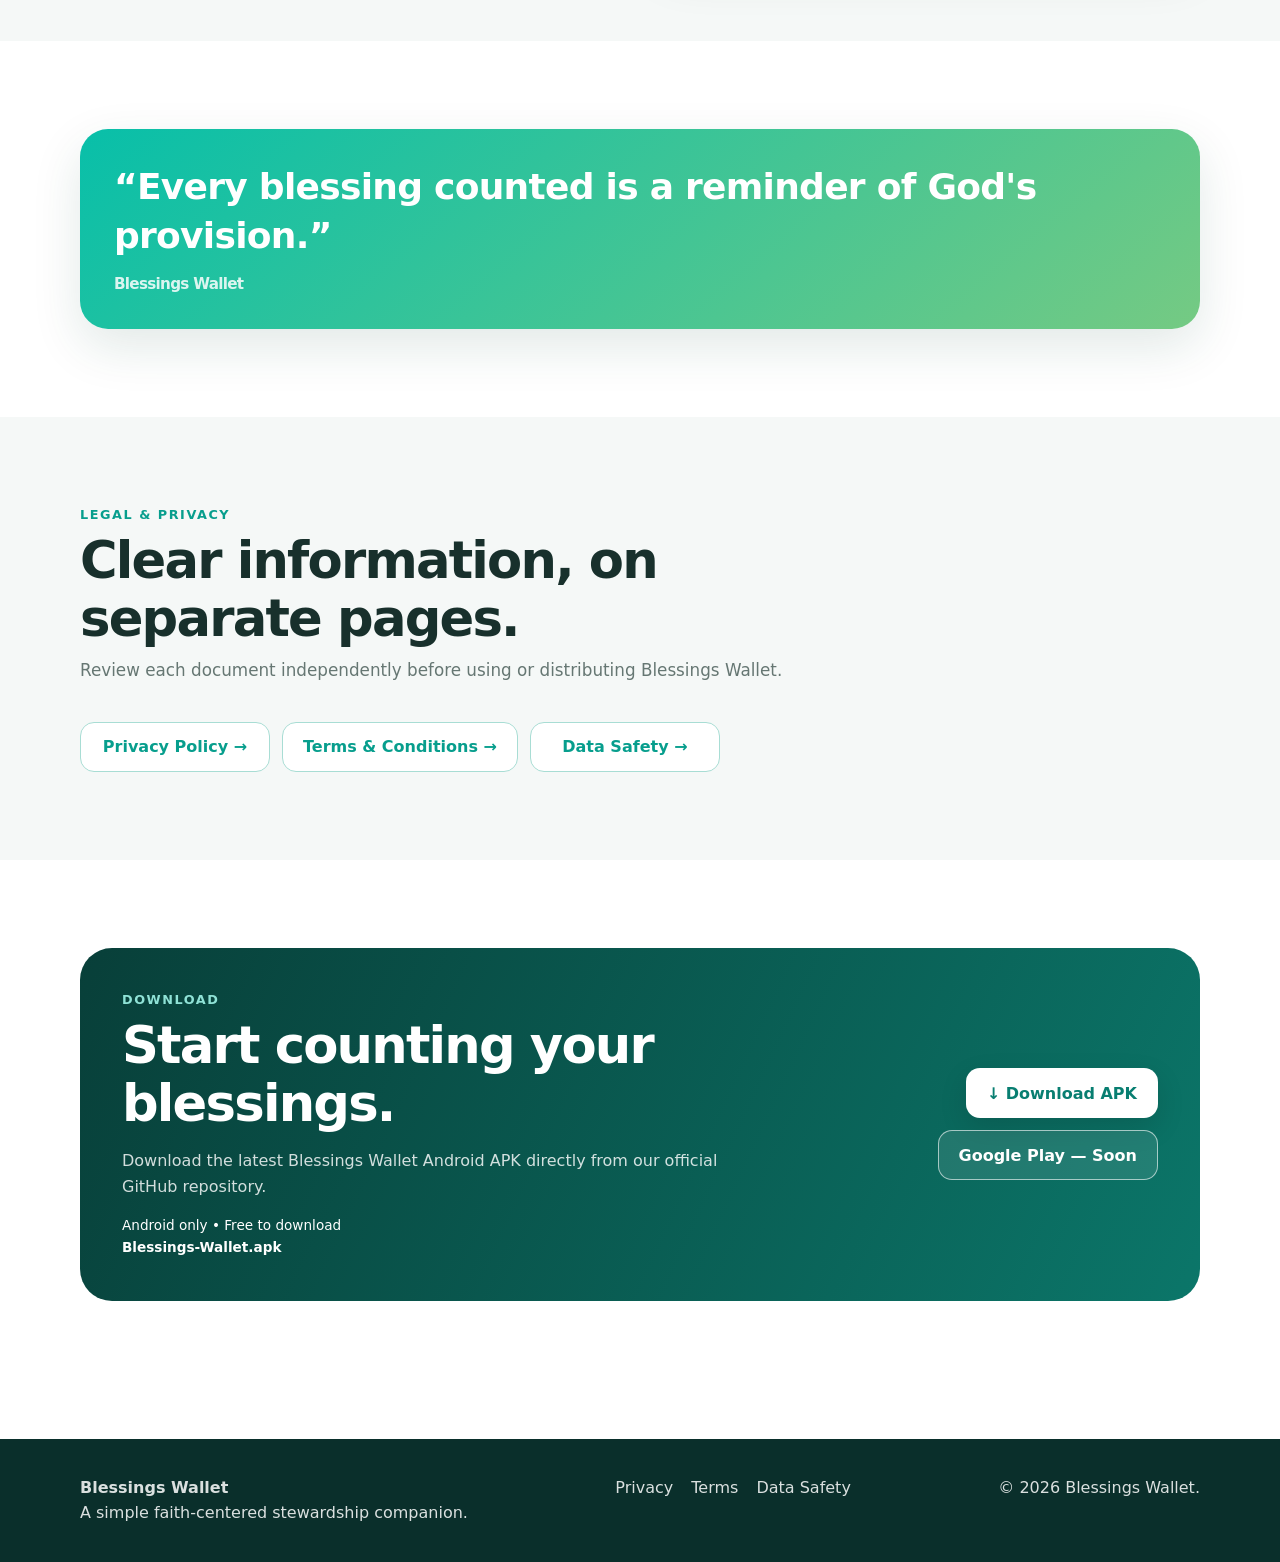
==== commit 9d93717c: "Update index.html" ====
--- a/index.html
+++ b/index.html
@@ -1,242 +1,997 @@
 <!doctype html>
 <html lang="en">
+
 <head>
-  <meta charset="utf-8">
-  <meta name="viewport" content="width=device-width,initial-scale=1">
-  <meta name="theme-color" content="#08BFA9">
-  <meta name="description" content="Blessings Wallet helps you record blessings received, prepare tithes and offerings, and reflect on God's provision without tracking expenses.">
-  <title>Blessings Wallet — Count Your Blessings</title>
-  <link rel="icon" href="assets/img/blessings-wallet-logo.png" type="image/png">
-  <link rel="stylesheet" href="assets/css/style.css">
+    <meta charset="utf-8">
+
+    <meta
+        name="viewport"
+        content="width=device-width, initial-scale=1"
+    >
+
+    <meta
+        name="theme-color"
+        content="#08BFA9"
+    >
+
+    <meta
+        name="description"
+        content="Blessings Wallet helps you record blessings received, prepare tithes and offerings, and reflect on God's provision without tracking expenses."
+    >
+
+    <title>Blessings Wallet — Count Your Blessings</title>
+
+    <link
+        rel="icon"
+        href="assets/img/blessings-wallet-logo.png"
+        type="image/png"
+    >
+
+    <link
+        rel="stylesheet"
+        href="assets/css/style.css"
+    >
 </head>
+
 <body>
-<a class="skip-link" href="#main">Skip to content</a>
+
+<!-- =========================================================
+     SKIP LINK
+========================================================= -->
+<a
+    class="skip-link"
+    href="#main"
+>
+    Skip to content
+</a>
+
+
+<!-- =========================================================
+     HEADER
+========================================================= -->
 <header class="site-header">
-  <div class="container nav">
-    <a class="brand" href="index.html" aria-label="Blessings Wallet home">
-      <img src="assets/img/blessings-wallet-logo.png" alt="Blessings Wallet logo" width="48" height="48">
-      <span>Blessings Wallet</span>
-    </a>
-    <button class="menu-btn" data-menu type="button" aria-label="Open menu" aria-expanded="false">☰</button>
-    <nav class="nav-links" data-nav aria-label="Main navigation">
-      <a href="index.html#features">Features</a>
-      <a href="index.html#screens">Gallery</a>
-      <a href="index.html#about">About</a>
-      <a href="privacy.html">Privacy Policy</a>
-      <a href="terms.html">Terms</a>
-      <a href="data-safety.html">Data Safety</a>
-      <a href="index.html#download">Download</a>
-    </nav>
-  </div>
+
+    <div class="container nav">
+
+        <a
+            class="brand"
+            href="index.html"
+            aria-label="Blessings Wallet home"
+        >
+
+            <img
+                src="assets/img/blessings-wallet-logo.png"
+                alt="Blessings Wallet logo"
+                width="48"
+                height="48"
+            >
+
+            <span>Blessings Wallet</span>
+
+        </a>
+
+
+        <!-- Mobile Menu -->
+        <button
+            class="menu-btn"
+            data-menu
+            type="button"
+            aria-label="Open menu"
+            aria-expanded="false"
+        >
+            ☰
+        </button>
+
+
+        <!-- Navigation -->
+        <nav
+            class="nav-links"
+            data-nav
+            aria-label="Main navigation"
+        >
+
+            <a href="#features">
+                Features
+            </a>
+
+            <a href="#screens">
+                Gallery
+            </a>
+
+            <a href="#about">
+                About
+            </a>
+
+            <a href="privacy.html">
+                Privacy Policy
+            </a>
+
+            <a href="terms.html">
+                Terms
+            </a>
+
+            <a href="data-safety.html">
+                Data Safety
+            </a>
+
+            <a href="#download">
+                Download
+            </a>
+
+        </nav>
+
+    </div>
+
 </header>
 
+
+<!-- =========================================================
+     MAIN
+========================================================= -->
 <main id="main">
-  <section class="hero">
-    <div class="container hero-inner">
-      <div>
-        <span class="eyebrow">Faith • Gratitude • Stewardship</span>
-        <h1>See how blessed you really are.</h1>
-        <p>
-          Blessings Wallet is a simple faith-centered app that helps you record what you receive,
-          prepare tithes, offerings, and intentional funds, and reflect on God's provision over time—
-          without tracking your expenses.
-        </p>
-        <div class="hero-actions">
-          <a class="btn btn-primary" data-apk-link href="https://raw.githubusercontent.com/softdevsystems/blessingswallet/main/downloads/Blessings-Wallet.apk">↓ Download APK</a>
-          <a class="btn btn-secondary" href="#about">Learn about the app</a>
-        </div>
-        <p class="microcopy">Offline-first • No account required • No bank connection • No ads</p>
-      </div>
-
-      <div class="hero-logo-wrap" aria-label="Blessings Wallet logo">
-        <img class="hero-logo" src="assets/img/blessings-wallet-logo.png" alt="Blessings Wallet logo">
-      </div>
+
+
+    <!-- =====================================================
+         HERO SECTION
+    ====================================================== -->
+    <section class="hero">
+
+        <div class="container hero-inner">
+
+
+            <!-- Hero Text -->
+            <div>
+
+                <span class="eyebrow">
+                    Faith • Gratitude • Stewardship
+                </span>
+
+
+                <h1>
+                    See how blessed you really are.
+                </h1>
+
+
+                <p>
+                    Blessings Wallet is a simple faith-centered app
+                    that helps you record what you receive, prepare
+                    tithes, offerings, and intentional funds, and
+                    reflect on God's provision over time—without
+                    tracking your expenses.
+                </p>
+
+
+                <div class="hero-actions">
+
+                    <!--
+                        WORKING APK DOWNLOAD
+
+                        The href already contains the direct APK URL.
+                        data-apk-link allows config.js/main.js to update
+                        it later without editing this HTML.
+                    -->
+                    <a
+                        class="btn btn-primary"
+                        data-apk-link
+                        href="https://raw.githubusercontent.com/softdevsystems/blessingswallet/main/downloads/Blessings-Wallet.apk"
+                        download="Blessings-Wallet.apk"
+                    >
+                        ↓ Download APK
+                    </a>
+
+
+                    <a
+                        class="btn btn-secondary"
+                        href="#about"
+                    >
+                        Learn about the app
+                    </a>
+
+                </div>
+
+
+                <p class="microcopy">
+                    Offline-first • No account required •
+                    No bank connection • No ads
+                </p>
+
+            </div>
+
+
+            <!-- Hero Logo -->
+            <div
+                class="hero-logo-wrap"
+                aria-label="Blessings Wallet logo"
+            >
+
+                <img
+                    class="hero-logo"
+                    src="assets/img/blessings-wallet-logo.png"
+                    alt="Blessings Wallet logo"
+                >
+
+            </div>
+
+        </div>
+
+    </section>
+
+
+
+    <!-- =====================================================
+         FEATURES
+    ====================================================== -->
+    <section
+        id="features"
+        class="section"
+    >
+
+        <div class="container">
+
+            <div class="section-head">
+
+                <div class="kicker">
+                    Designed with purpose
+                </div>
+
+                <h2>
+                    Focus on blessings, not expenses.
+                </h2>
+
+                <p class="lede">
+                    The app is intentionally different from a
+                    traditional budget tracker. It helps you remember
+                    what you have received and what you have
+                    intentionally set aside.
+                </p>
+
+            </div>
+
+
+            <div class="feature-grid">
+
+
+                <!-- Feature 1 -->
+                <article class="feature">
+
+                    <div class="feature-icon">
+                        ✦
+                    </div>
+
+                    <h3>
+                        Record Blessings
+                    </h3>
+
+                    <p>
+                        Add salary, business income, gifts, bonuses,
+                        and other financial blessings manually.
+                    </p>
+
+                </article>
+
+
+                <!-- Feature 2 -->
+                <article class="feature">
+
+                    <div class="feature-icon">
+                        ♡
+                    </div>
+
+                    <h3>
+                        Prepare Tithes & Offerings
+                    </h3>
+
+                    <p>
+                        See intended amounts automatically using the
+                        stewardship percentages you configure.
+                    </p>
+
+                </article>
+
+
+                <!-- Feature 3 -->
+                <article class="feature">
+
+                    <div class="feature-icon">
+                        ◎
+                    </div>
+
+                    <h3>
+                        Create Purposeful Funds
+                    </h3>
+
+                    <p>
+                        Set aside portions for mission, building,
+                        savings, family needs, or other meaningful
+                        purposes.
+                    </p>
+
+                </article>
+
+
+                <!-- Feature 4 -->
+                <article class="feature">
+
+                    <div class="feature-icon">
+                        ◷
+                    </div>
+
+                    <h3>
+                        Reflect Over Time
+                    </h3>
+
+                    <p>
+                        Review blessings for today, the week, month,
+                        or year and see God's provision more clearly.
+                    </p>
+
+                </article>
+
+
+                <!-- Feature 5 -->
+                <article class="feature">
+
+                    <div class="feature-icon">
+                        ◉
+                    </div>
+
+                    <h3>
+                        Simple Reminders
+                    </h3>
+
+                    <p>
+                        Choose a reminder day and time to review your
+                        blessings and prepare your intended giving.
+                    </p>
+
+                </article>
+
+
+                <!-- Feature 6 -->
+                <article class="feature">
+
+                    <div class="feature-icon">
+                        ⌁
+                    </div>
+
+                    <h3>
+                        Local & Private
+                    </h3>
+
+                    <p>
+                        Your stewardship records are designed to stay
+                        on your device. No online account is required.
+                    </p>
+
+                </article>
+
+            </div>
+
+        </div>
+
+    </section>
+
+
+
+    <!-- =====================================================
+         APP GALLERY
+    ====================================================== -->
+    <section
+        id="screens"
+        class="section section-soft"
+    >
+
+        <div class="container">
+
+            <div class="section-head">
+
+                <div class="kicker">
+                    App Gallery
+                </div>
+
+                <h2>
+                    Simple, clear, and familiar.
+                </h2>
+
+                <p class="lede">
+                    A straightforward gallery of the main
+                    Blessings Wallet screens.
+                </p>
+
+            </div>
+
+
+            <div
+                class="app-gallery"
+                aria-label="Blessings Wallet app screenshot gallery"
+            >
+
+
+                <!-- Home -->
+                <figure class="gallery-item">
+
+                    <img
+                        src="assets/img/home.webp"
+                        alt="Blessings Wallet home screen"
+                        loading="lazy"
+                    >
+
+                    <figcaption>
+                        Home
+                    </figcaption>
+
+                </figure>
+
+
+                <!-- Add Blessing -->
+                <figure class="gallery-item">
+
+                    <img
+                        src="assets/img/add-blessing.webp"
+                        alt="Add blessing screen"
+                        loading="lazy"
+                    >
+
+                    <figcaption>
+                        Add Blessing
+                    </figcaption>
+
+                </figure>
+
+
+                <!-- Funds -->
+                <figure class="gallery-item">
+
+                    <img
+                        src="assets/img/funds.webp"
+                        alt="Funds screen"
+                        loading="lazy"
+                    >
+
+                    <figcaption>
+                        Funds
+                    </figcaption>
+
+                </figure>
+
+
+                <!-- Create Fund -->
+                <figure class="gallery-item">
+
+                    <img
+                        src="assets/img/create-fund.webp"
+                        alt="Create fund screen"
+                        loading="lazy"
+                    >
+
+                    <figcaption>
+                        Create Fund
+                    </figcaption>
+
+                </figure>
+
+
+                <!-- Categories -->
+                <figure class="gallery-item">
+
+                    <img
+                        src="assets/img/categories.webp"
+                        alt="Blessing categories screen"
+                        loading="lazy"
+                    >
+
+                    <figcaption>
+                        Categories
+                    </figcaption>
+
+                </figure>
+
+
+                <!-- Settings -->
+                <figure class="gallery-item">
+
+                    <img
+                        src="assets/img/settings.webp"
+                        alt="Settings screen"
+                        loading="lazy"
+                    >
+
+                    <figcaption>
+                        Settings
+                    </figcaption>
+
+                </figure>
+
+            </div>
+
+        </div>
+
+    </section>
+
+
+
+    <!-- =====================================================
+         HOW IT WORKS
+    ====================================================== -->
+    <section class="section">
+
+        <div class="container two-col">
+
+
+            <!-- How It Works -->
+            <div class="panel gradient">
+
+                <div
+                    class="kicker"
+                    style="color:#fff;"
+                >
+                    How it works
+                </div>
+
+
+                <h2>
+                    Received. Set aside. Remember.
+                </h2>
+
+
+                <p>
+                    Blessings Wallet keeps the flow intentionally
+                    simple.
+                </p>
+
+
+                <ul class="checks">
+
+                    <li>
+
+                        <span>
+
+                            <strong>
+                                Add what you received.
+                            </strong>
+
+                            <br>
+
+                            Record a financial blessing manually.
+
+                        </span>
+
+                    </li>
+
+
+                    <li>
+
+                        <span>
+
+                            <strong>
+                                See your intended allocations.
+                            </strong>
+
+                            <br>
+
+                            Tithe, offering, and custom funds are
+                            calculated from your settings.
+
+                        </span>
+
+                    </li>
+
+
+                    <li>
+
+                        <span>
+
+                            <strong>
+                                Look back with gratitude.
+                            </strong>
+
+                            <br>
+
+                            Review how much you have received
+                            over time.
+
+                        </span>
+
+                    </li>
+
+                </ul>
+
+            </div>
+
+
+
+            <!-- Important Distinction -->
+            <div class="panel">
+
+                <div class="kicker">
+                    Important distinction
+                </div>
+
+
+                <h2>
+                    Not a digital wallet.
+                </h2>
+
+
+                <p class="lede">
+                    Blessings Wallet does not hold, send, receive,
+                    or transfer real money. It does not connect to
+                    banks or electronic wallets and does not track
+                    everyday expenses.
+                </p>
+
+
+                <ul class="checks">
+
+                    <li>
+                        <span>
+                            No bank synchronization
+                        </span>
+                    </li>
+
+                    <li>
+                        <span>
+                            No payment processing
+                        </span>
+                    </li>
+
+                    <li>
+                        <span>
+                            No expense ledger
+                        </span>
+                    </li>
+
+                    <li>
+                        <span>
+                            No loans, investments, or financial advice
+                        </span>
+                    </li>
+
+                </ul>
+
+            </div>
+
+        </div>
+
+    </section>
+
+
+
+    <!-- =====================================================
+         ABOUT
+    ====================================================== -->
+    <section
+        id="about"
+        class="section section-soft"
+    >
+
+        <div class="container two-col">
+
+
+            <!-- About App -->
+            <div>
+
+                <div class="kicker">
+                    About the app
+                </div>
+
+
+                <h2>
+                    A record of provision, not a record of spending.
+                </h2>
+
+
+                <p class="lede">
+                    Blessings Wallet is a faith-centered app that
+                    helps you focus on what you've received rather
+                    than what you've spent. It lets you track
+                    blessings and allocate them for tithes, offerings,
+                    and other purposeful funds. By reviewing your
+                    blessings daily, weekly, monthly, or yearly,
+                    the app encourages gratitude and helps you
+                    recognize God's continuing provision.
+                </p>
+
+            </div>
+
+
+
+            <!-- About Developers -->
+            <div class="panel">
+
+                <div class="kicker">
+                    About us
+                </div>
+
+
+                <h3>
+                    Built by a young Adventist IT couple.
+                </h3>
+
+
+                <p>
+                    We are a young married couple and Seventh-day
+                    Adventist IT professionals who are passionate
+                    about using technology to serve God and bless
+                    others. Blessings Wallet grew from our desire
+                    to help friends and fellow believers prepare
+                    their tithes and offerings while remembering
+                    God's faithfulness and provision.
+                </p>
+
+
+                <p>
+
+                    <strong>
+                        Independent project:
+                    </strong>
+
+                    Blessings Wallet is independently developed
+                    and is not an official application of the
+                    Seventh-day Adventist Church or its affiliated
+                    organizations.
+
+                </p>
+
+            </div>
+
+        </div>
+
+    </section>
+
+
+
+    <!-- =====================================================
+         QUOTE
+    ====================================================== -->
+    <section class="section">
+
+        <div class="container">
+
+            <div class="panel gradient">
+
+                <blockquote class="quote">
+
+                    “Every blessing counted is a reminder
+                    of God's provision.”
+
+                    <small>
+                        Blessings Wallet
+                    </small>
+
+                </blockquote>
+
+            </div>
+
+        </div>
+
+    </section>
+
+
+
+    <!-- =====================================================
+         LEGAL & PRIVACY
+    ====================================================== -->
+    <section
+        id="legal"
+        class="section section-soft"
+    >
+
+        <div class="container">
+
+            <div class="section-head">
+
+                <div class="kicker">
+                    Legal & Privacy
+                </div>
+
+                <h2>
+                    Clear information, on separate pages.
+                </h2>
+
+                <p class="lede">
+                    Review each document independently before
+                    using or distributing Blessings Wallet.
+                </p>
+
+            </div>
+
+
+            <div
+                class="legal-links"
+                aria-label="Legal and privacy links"
+            >
+
+                <a
+                    class="btn btn-outline legal-link-btn"
+                    href="privacy.html"
+                >
+                    Privacy Policy →
+                </a>
+
+
+                <a
+                    class="btn btn-outline legal-link-btn"
+                    href="terms.html"
+                >
+                    Terms & Conditions →
+                </a>
+
+
+                <a
+                    class="btn btn-outline legal-link-btn"
+                    href="data-safety.html"
+                >
+                    Data Safety →
+                </a>
+
+            </div>
+
+        </div>
+
+    </section>
+
+
+
+    <!-- =====================================================
+         DOWNLOAD
+    ====================================================== -->
+    <section
+        id="download"
+        class="section"
+    >
+
+        <div class="container">
+
+            <div class="download-card">
+
+
+                <!-- Download Text -->
+                <div>
+
+                    <div
+                        class="kicker"
+                        style="color:#8fe2d6;"
+                    >
+                        Download
+                    </div>
+
+
+                    <h2>
+                        Start counting your blessings.
+                    </h2>
+
+
+                    <p>
+                        Download the latest Blessings Wallet Android
+                        APK directly from our official GitHub
+                        repository.
+                    </p>
+
+
+                    <div class="download-note">
+
+                        Android only • Free to download
+
+                        <br>
+
+                        <strong>
+                            Blessings-Wallet.apk
+                        </strong>
+
+                    </div>
+
+                </div>
+
+
+
+                <!-- Download Buttons -->
+                <div class="download-actions">
+
+
+                    <!-- APK -->
+                    <a
+                        class="btn btn-primary"
+                        data-apk-link
+                        href="https://raw.githubusercontent.com/softdevsystems/blessingswallet/main/downloads/Blessings-Wallet.apk"
+                        download="Blessings-Wallet.apk"
+                    >
+                        ↓ Download APK
+                    </a>
+
+
+                    <!-- Play Store -->
+                    <a
+                        class="btn btn-secondary"
+                        data-play-link
+                        href="#"
+                        aria-disabled="true"
+                    >
+                        Google Play — Soon
+                    </a>
+
+                </div>
+
+            </div>
+
+        </div>
+
+    </section>
+
+
+</main>
+
+
+
+<!-- =========================================================
+     FOOTER
+========================================================= -->
+<footer class="site-footer">
+
+    <div class="container footer-inner">
+
+
+        <!-- Footer Brand -->
+        <div>
+
+            <strong>
+                Blessings Wallet
+            </strong>
+
+            <br>
+
+            <span>
+                A simple faith-centered stewardship companion.
+            </span>
+
+        </div>
+
+
+
+        <!-- Legal Links -->
+        <div class="footer-links">
+
+            <a href="privacy.html">
+                Privacy
+            </a>
+
+            <a href="terms.html">
+                Terms
+            </a>
+
+            <a href="data-safety.html">
+                Data Safety
+            </a>
+
+        </div>
+
+
+
+        <!-- Copyright -->
+        <div>
+
+            © <span data-year></span>
+            Blessings Wallet.
+
+        </div>
+
     </div>
-  </section>
-
-  <section id="features" class="section">
-    <div class="container">
-      <div class="section-head">
-        <div class="kicker">Designed with purpose</div>
-        <h2>Focus on blessings, not expenses.</h2>
-        <p class="lede">The app is intentionally different from a traditional budget tracker. It helps you remember what you have received and what you have intentionally set aside.</p>
-      </div>
-
-      <div class="feature-grid">
-        <article class="feature">
-          <div class="feature-icon">✦</div>
-          <h3>Record Blessings</h3>
-          <p>Add salary, business income, gifts, bonuses, and other financial blessings manually.</p>
-        </article>
-        <article class="feature">
-          <div class="feature-icon">♡</div>
-          <h3>Prepare Tithes & Offerings</h3>
-          <p>See intended amounts automatically using the stewardship percentages you configure.</p>
-        </article>
-        <article class="feature">
-          <div class="feature-icon">◎</div>
-          <h3>Create Purposeful Funds</h3>
-          <p>Set aside portions for mission, building, savings, family needs, or other meaningful purposes.</p>
-        </article>
-        <article class="feature">
-          <div class="feature-icon">◷</div>
-          <h3>Reflect Over Time</h3>
-          <p>Review blessings for today, the week, month, or year and see God's provision more clearly.</p>
-        </article>
-        <article class="feature">
-          <div class="feature-icon">◉</div>
-          <h3>Simple Reminders</h3>
-          <p>Choose a reminder day and time to review your blessings and prepare your intended giving.</p>
-        </article>
-        <article class="feature">
-          <div class="feature-icon">⌁</div>
-          <h3>Local & Private</h3>
-          <p>Your stewardship records are designed to stay on your device. No online account is required.</p>
-        </article>
-      </div>
-    </div>
-  </section>
-
-  <section id="screens" class="section section-soft">
-    <div class="container">
-      <div class="section-head">
-        <div class="kicker">App Gallery</div>
-        <h2>Simple, clear, and familiar.</h2>
-        <p class="lede">A straightforward gallery of the main Blessings Wallet screens.</p>
-      </div>
-
-      <div class="app-gallery" aria-label="Blessings Wallet app screenshot gallery">
-        <figure class="gallery-item">
-          <img src="assets/img/home.webp" alt="Blessings Wallet home screen">
-          <figcaption>Home</figcaption>
-        </figure>
-        <figure class="gallery-item">
-          <img src="assets/img/add-blessing.webp" alt="Add blessing screen">
-          <figcaption>Add Blessing</figcaption>
-        </figure>
-        <figure class="gallery-item">
-          <img src="assets/img/funds.webp" alt="Funds screen">
-          <figcaption>Funds</figcaption>
-        </figure>
-        <figure class="gallery-item">
-          <img src="assets/img/create-fund.webp" alt="Create fund screen">
-          <figcaption>Create Fund</figcaption>
-        </figure>
-        <figure class="gallery-item">
-          <img src="assets/img/categories.webp" alt="Blessing categories screen">
-          <figcaption>Categories</figcaption>
-        </figure>
-        <figure class="gallery-item">
-          <img src="assets/img/settings.webp" alt="Settings screen">
-          <figcaption>Settings</figcaption>
-        </figure>
-      </div>
-    </div>
-  </section>
-
-  <section class="section">
-    <div class="container two-col">
-      <div class="panel gradient">
-        <div class="kicker" style="color:#fff">How it works</div>
-        <h2>Received. Set aside. Remember.</h2>
-        <p>Blessings Wallet keeps the flow intentionally simple.</p>
-        <ul class="checks">
-          <li><span><strong>Add what you received.</strong><br>Record a financial blessing manually.</span></li>
-          <li><span><strong>See your intended allocations.</strong><br>Tithe, offering, and custom funds are calculated from your settings.</span></li>
-          <li><span><strong>Look back with gratitude.</strong><br>Review how much you have received over time.</span></li>
-        </ul>
-      </div>
-
-      <div class="panel">
-        <div class="kicker">Important distinction</div>
-        <h2>Not a digital wallet.</h2>
-        <p class="lede">Blessings Wallet does not hold, send, receive, or transfer real money. It does not connect to banks or electronic wallets and does not track everyday expenses.</p>
-        <ul class="checks">
-          <li><span>No bank synchronization</span></li>
-          <li><span>No payment processing</span></li>
-          <li><span>No expense ledger</span></li>
-          <li><span>No loans, investments, or financial advice</span></li>
-        </ul>
-      </div>
-    </div>
-  </section>
-
-  <section id="about" class="section section-soft">
-    <div class="container two-col">
-      <div>
-        <div class="kicker">About the app</div>
-        <h2>A record of provision, not a record of spending.</h2>
-        <p class="lede">Blessings Wallet is a faith-centered app that helps you focus on what you've received rather than what you've spent. It lets you track blessings and allocate them for tithes, offerings, and other purposeful funds. By reviewing your blessings daily, weekly, monthly, or yearly, the app encourages gratitude and helps you recognize God's continuing provision.</p>
-      </div>
-      <div class="panel">
-        <div class="kicker">About us</div>
-        <h3>Built by a young Adventist IT couple.</h3>
-        <p>We are a young married couple and Seventh-day Adventist IT professionals who are passionate about using technology to serve God and bless others. Blessings Wallet grew from our desire to help friends and fellow believers prepare their tithes and offerings while remembering God's faithfulness and provision.</p>
-        <p><strong>Independent project:</strong> Blessings Wallet is independently developed and is not an official application of the Seventh-day Adventist Church or its affiliated organizations.</p>
-      </div>
-    </div>
-  </section>
-
-  <section class="section">
-    <div class="container">
-      <div class="panel gradient">
-        <blockquote class="quote">
-          “Every blessing counted is a reminder of God's provision.”
-          <small>Blessings Wallet</small>
-        </blockquote>
-      </div>
-    </div>
-  </section>
-
-  <section id="legal" class="section section-soft">
-    <div class="container">
-      <div class="section-head">
-        <div class="kicker">Legal & Privacy</div>
-        <h2>Clear information, on separate pages.</h2>
-        <p class="lede">Review each document independently before using or distributing Blessings Wallet.</p>
-      </div>
-
-      <div class="legal-links" aria-label="Legal and privacy links">
-        <a class="btn btn-outline legal-link-btn" href="privacy.html">Privacy Policy →</a>
-        <a class="btn btn-outline legal-link-btn" href="terms.html">Terms & Conditions →</a>
-        <a class="btn btn-outline legal-link-btn" href="data-safety.html">Data Safety →</a>
-      </div>
-    </div>
-  </section>
-
-  <section id="download" class="section">
-    <div class="container">
-      <div class="download-card">
-        <div>
-          <div class="kicker" style="color:#8fe2d6">Download</div>
-          <h2>Start counting your blessings.</h2>
-          <p>Download the Android APK from the project's latest GitHub release. A Google Play listing can be connected here when the app is published.</p>
-          <div class="download-note">For safest distribution, publish a signed release APK and keep the release asset name as <strong>Blessings-Wallet.apk</strong>.</div>
-        </div>
-        <div class="download-actions">
-          <a class="btn btn-primary" data-apk-link href="downloads/Blessings-Wallet.apk">↓ Download APK</a>
-          <a class="btn btn-secondary" data-play-link href="#" aria-disabled="true">Google Play — Soon</a>
-        </div>
-      </div>
-    </div>
-  </section>
-</main>
-
-<footer class="site-footer">
-  <div class="container footer-inner">
-    <div>
-      <strong>Blessings Wallet</strong><br>
-      <span>A simple faith-centered stewardship companion.</span>
-    </div>
-    <div class="footer-links">
-      <a href="privacy.html">Privacy</a>
-      <a href="terms.html">Terms</a>
-      <a href="data-safety.html">Data Safety</a>
-    </div>
-    <div>© <span data-year></span> Blessings Wallet.</div>
-  </div>
+
 </footer>
+
+
+
+<!-- =========================================================
+     JAVASCRIPT
+
+     IMPORTANT:
+     config.js must load BEFORE main.js
+========================================================= -->
+
 <script src="assets/js/config.js"></script>
 <script src="assets/js/main.js"></script>
+
+
 </body>
+
 </html>
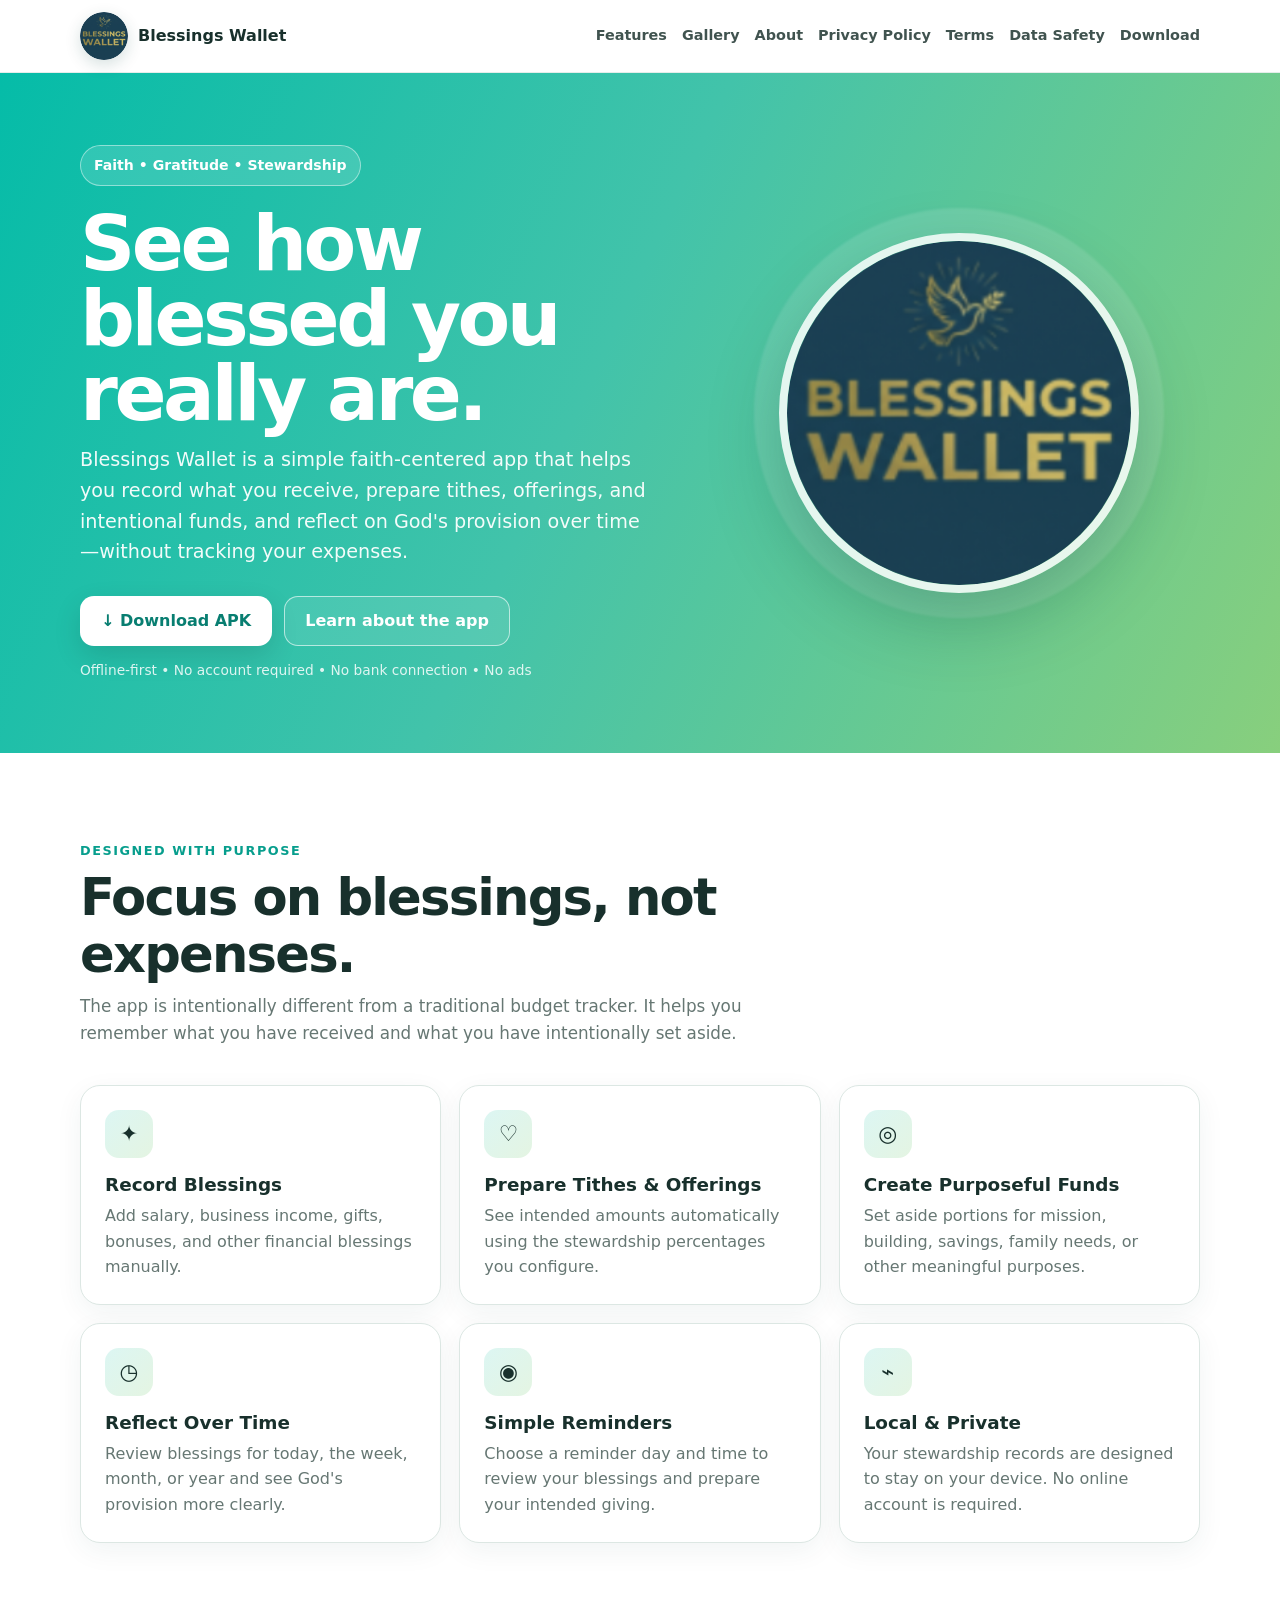
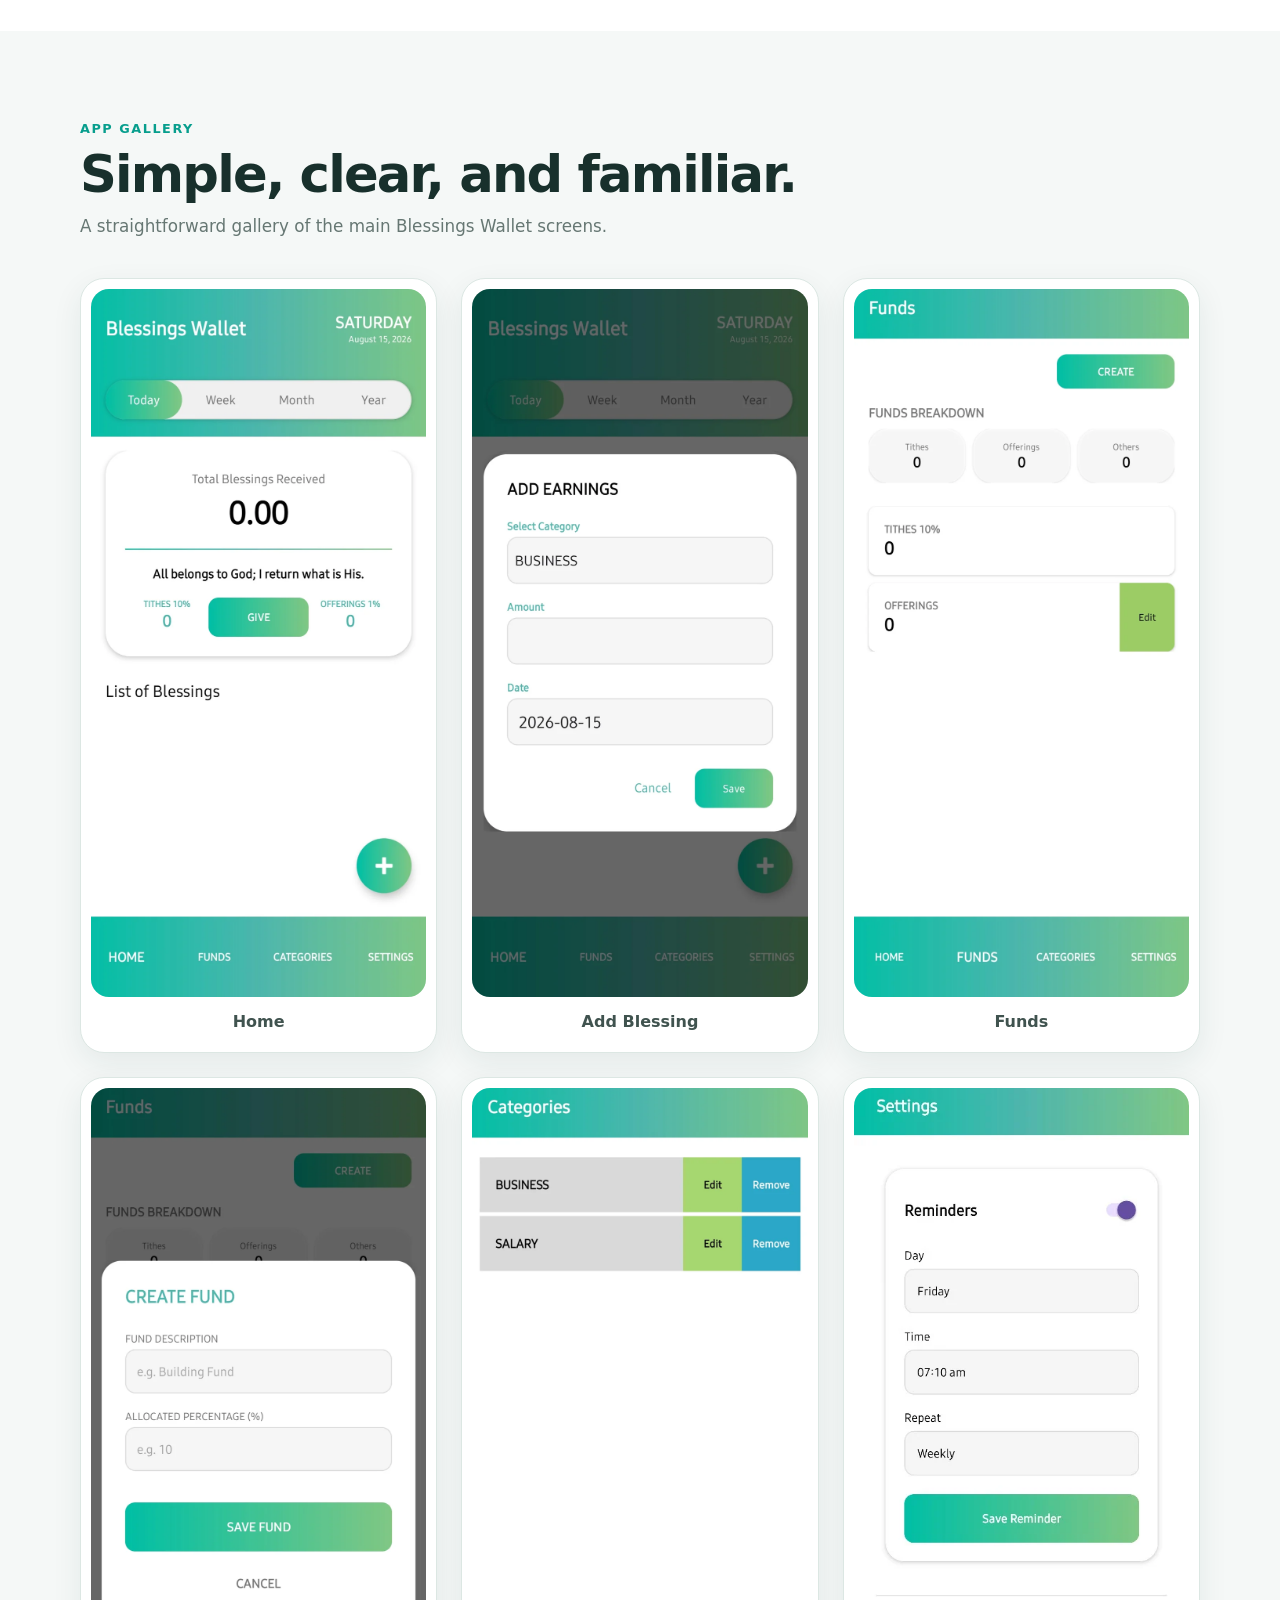
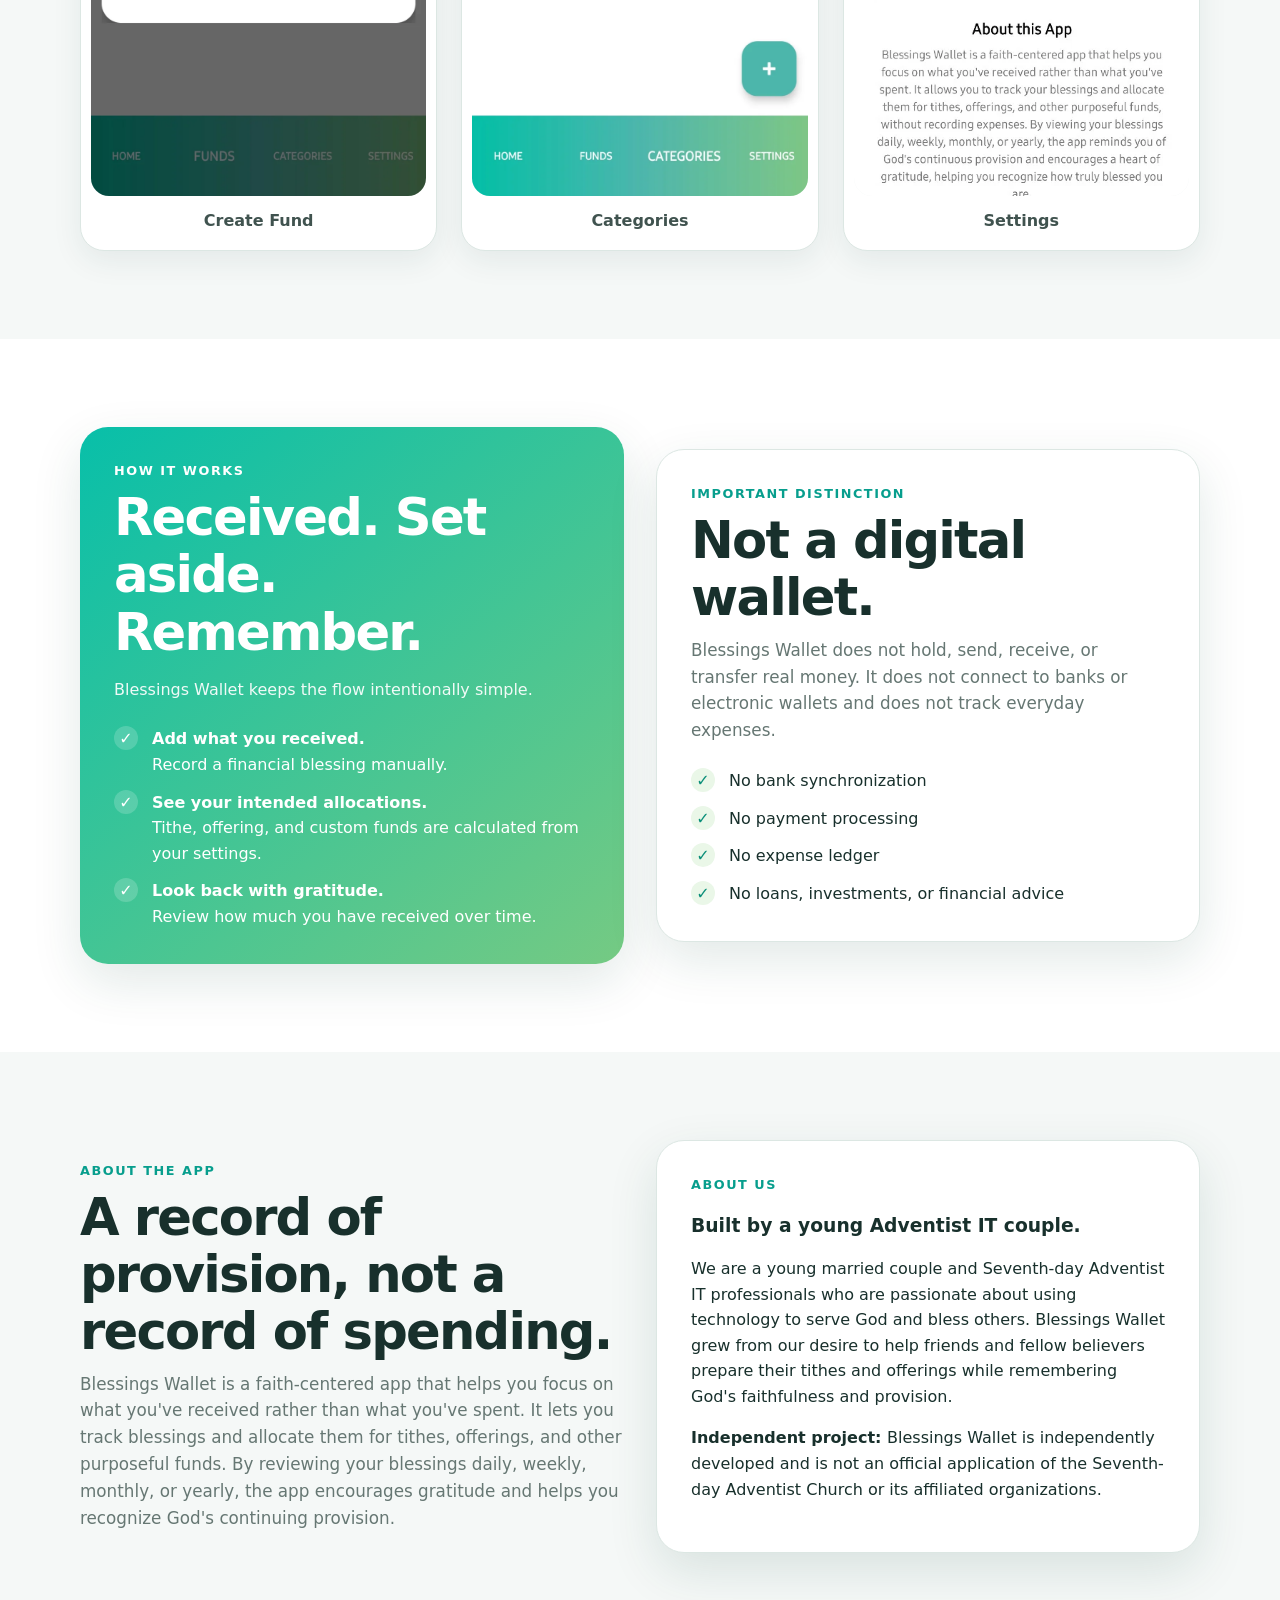
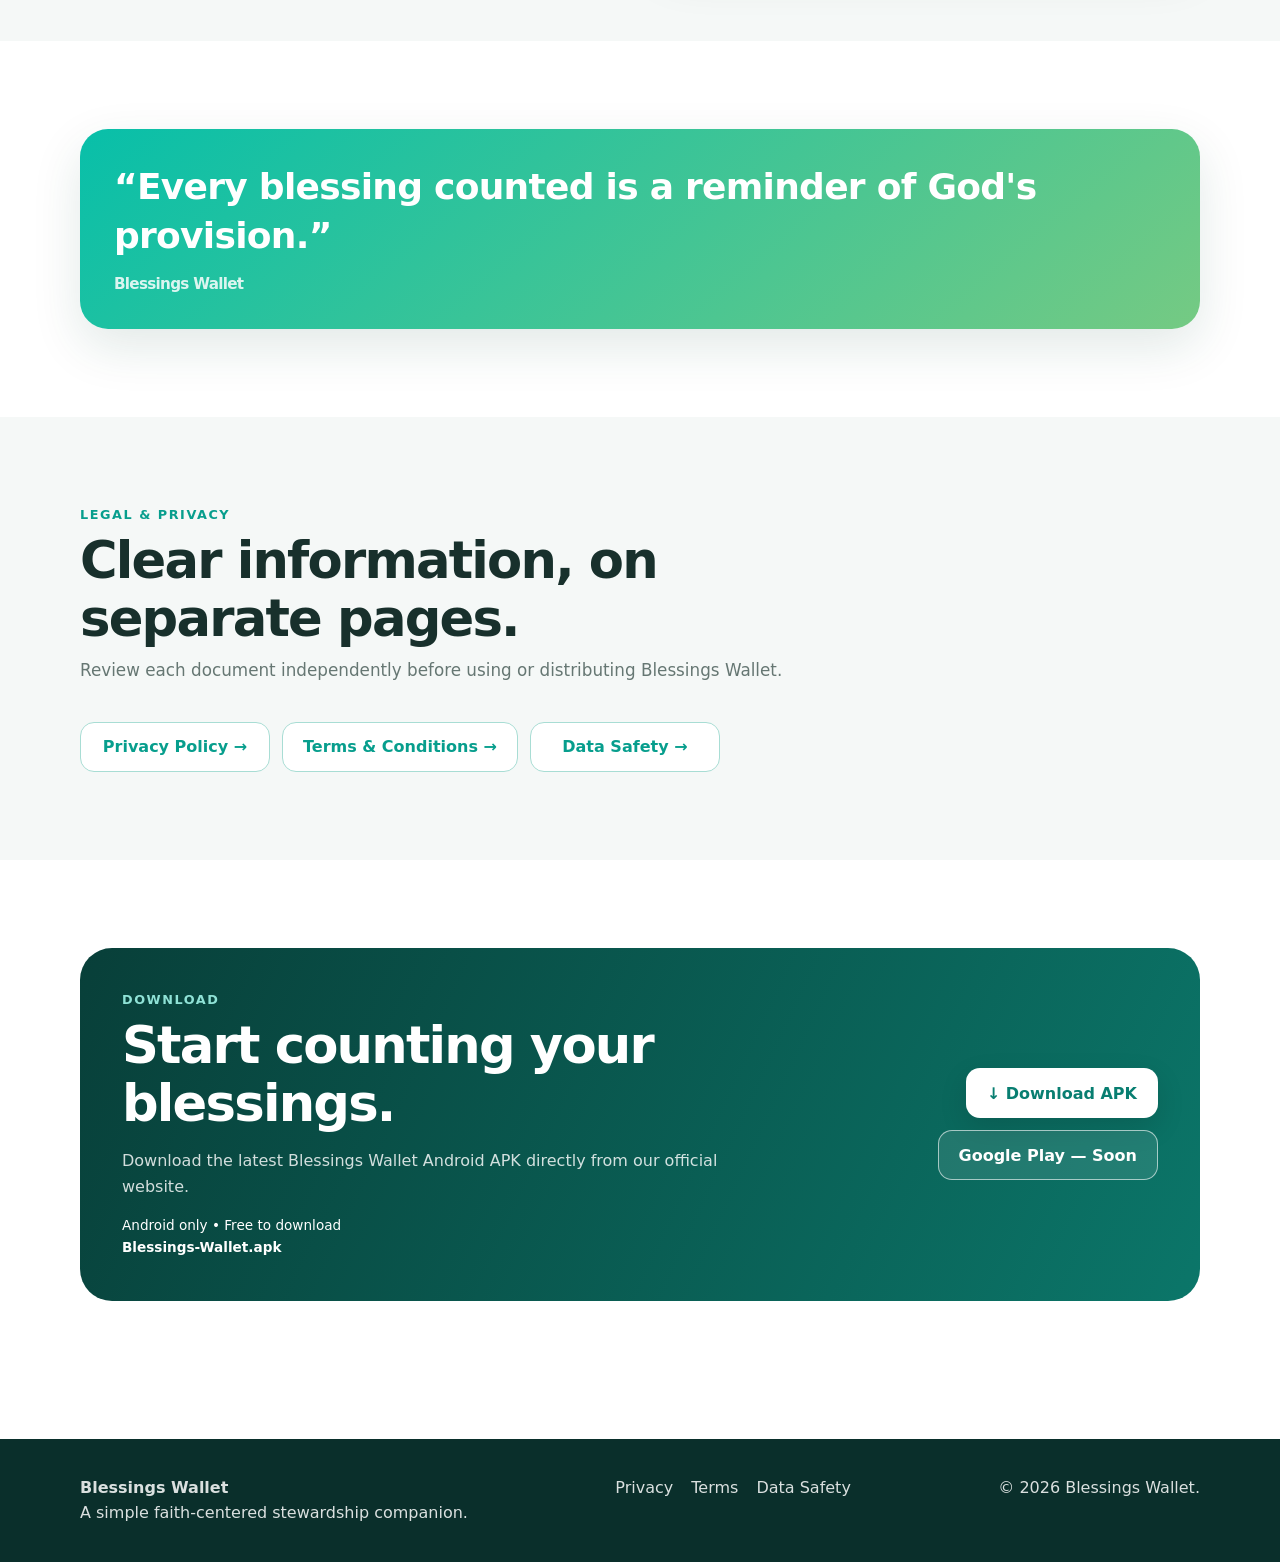
==== commit 1e08be17: "Update index.html" ====
--- a/index.html
+++ b/index.html
@@ -35,9 +35,11 @@
 
 <body>
 
+
 <!-- =========================================================
      SKIP LINK
 ========================================================= -->
+
 <a
     class="skip-link"
     href="#main"
@@ -49,6 +51,7 @@
 <!-- =========================================================
      HEADER
 ========================================================= -->
+
 <header class="site-header">
 
     <div class="container nav">
@@ -66,12 +69,14 @@
                 height="48"
             >
 
-            <span>Blessings Wallet</span>
+            <span>
+                Blessings Wallet
+            </span>
 
         </a>
 
 
-        <!-- Mobile Menu -->
+        <!-- Mobile menu -->
         <button
             class="menu-btn"
             data-menu
@@ -125,21 +130,24 @@
 </header>
 
 
+
 <!-- =========================================================
      MAIN
 ========================================================= -->
+
 <main id="main">
 
 
     <!-- =====================================================
-         HERO SECTION
+         HERO
     ====================================================== -->
+
     <section class="hero">
 
         <div class="container hero-inner">
 
 
-            <!-- Hero Text -->
+            <!-- Hero content -->
             <div>
 
                 <span class="eyebrow">
@@ -163,17 +171,20 @@
 
                 <div class="hero-actions">
 
-                    <!--
-                        WORKING APK DOWNLOAD
-
-                        The href already contains the direct APK URL.
-                        data-apk-link allows config.js/main.js to update
-                        it later without editing this HTML.
-                    -->
+
+                    <!-- =================================================
+                         APK DOWNLOAD
+
+                         IMPORTANT:
+                         Do NOT add data-apk-link here.
+
+                         Because the APK is inside this repository,
+                         we use the local relative path.
+                    ================================================== -->
+
                     <a
                         class="btn btn-primary"
-                        data-apk-link
-                        href="https://raw.githubusercontent.com/softdevsystems/blessingswallet/main/downloads/Blessings-Wallet.apk"
+                        href="./downloads/Blessings-Wallet.apk"
                         download="Blessings-Wallet.apk"
                     >
                         ↓ Download APK
@@ -198,7 +209,8 @@
             </div>
 
 
-            <!-- Hero Logo -->
+
+            <!-- Hero logo -->
             <div
                 class="hero-logo-wrap"
                 aria-label="Blessings Wallet logo"
@@ -221,12 +233,14 @@
     <!-- =====================================================
          FEATURES
     ====================================================== -->
+
     <section
         id="features"
         class="section"
     >
 
         <div class="container">
+
 
             <div class="section-head">
 
@@ -248,10 +262,11 @@
             </div>
 
 
+
             <div class="feature-grid">
 
 
-                <!-- Feature 1 -->
+                <!-- Record Blessings -->
                 <article class="feature">
 
                     <div class="feature-icon">
@@ -270,7 +285,8 @@
                 </article>
 
 
-                <!-- Feature 2 -->
+
+                <!-- Tithes & Offerings -->
                 <article class="feature">
 
                     <div class="feature-icon">
@@ -282,14 +298,15 @@
                     </h3>
 
                     <p>
-                        See intended amounts automatically using the
-                        stewardship percentages you configure.
+                        See intended amounts automatically using
+                        the stewardship percentages you configure.
                     </p>
 
                 </article>
 
 
-                <!-- Feature 3 -->
+
+                <!-- Funds -->
                 <article class="feature">
 
                     <div class="feature-icon">
@@ -309,7 +326,8 @@
                 </article>
 
 
-                <!-- Feature 4 -->
+
+                <!-- Time -->
                 <article class="feature">
 
                     <div class="feature-icon">
@@ -321,14 +339,16 @@
                     </h3>
 
                     <p>
-                        Review blessings for today, the week, month,
-                        or year and see God's provision more clearly.
+                        Review blessings for today, the week,
+                        month, or year and see God's provision
+                        more clearly.
                     </p>
 
                 </article>
 
 
-                <!-- Feature 5 -->
+
+                <!-- Reminders -->
                 <article class="feature">
 
                     <div class="feature-icon">
@@ -340,14 +360,16 @@
                     </h3>
 
                     <p>
-                        Choose a reminder day and time to review your
-                        blessings and prepare your intended giving.
+                        Choose a reminder day and time to review
+                        your blessings and prepare your intended
+                        giving.
                     </p>
 
                 </article>
 
 
-                <!-- Feature 6 -->
+
+                <!-- Privacy -->
                 <article class="feature">
 
                     <div class="feature-icon">
@@ -359,11 +381,13 @@
                     </h3>
 
                     <p>
-                        Your stewardship records are designed to stay
-                        on your device. No online account is required.
+                        Your stewardship records are designed to
+                        stay on your device. No online account
+                        is required.
                     </p>
 
                 </article>
+
 
             </div>
 
@@ -376,6 +400,7 @@
     <!-- =====================================================
          APP GALLERY
     ====================================================== -->
+
     <section
         id="screens"
         class="section section-soft"
@@ -383,6 +408,7 @@
 
         <div class="container">
 
+
             <div class="section-head">
 
                 <div class="kicker">
@@ -399,6 +425,7 @@
                 </p>
 
             </div>
+
 
 
             <div
@@ -423,12 +450,13 @@
                 </figure>
 
 
+
                 <!-- Add Blessing -->
                 <figure class="gallery-item">
 
                     <img
                         src="assets/img/add-blessing.webp"
-                        alt="Add blessing screen"
+                        alt="Add Blessing screen"
                         loading="lazy"
                     >
 
@@ -437,6 +465,7 @@
                     </figcaption>
 
                 </figure>
+
 
 
                 <!-- Funds -->
@@ -455,12 +484,13 @@
                 </figure>
 
 
+
                 <!-- Create Fund -->
                 <figure class="gallery-item">
 
                     <img
                         src="assets/img/create-fund.webp"
-                        alt="Create fund screen"
+                        alt="Create Fund screen"
                         loading="lazy"
                     >
 
@@ -471,12 +501,13 @@
                 </figure>
 
 
+
                 <!-- Categories -->
                 <figure class="gallery-item">
 
                     <img
                         src="assets/img/categories.webp"
-                        alt="Blessing categories screen"
+                        alt="Blessing Categories screen"
                         loading="lazy"
                     >
 
@@ -485,6 +516,7 @@
                     </figcaption>
 
                 </figure>
+
 
 
                 <!-- Settings -->
@@ -502,6 +534,7 @@
 
                 </figure>
 
+
             </div>
 
         </div>
@@ -513,12 +546,13 @@
     <!-- =====================================================
          HOW IT WORKS
     ====================================================== -->
+
     <section class="section">
 
         <div class="container two-col">
 
 
-            <!-- How It Works -->
+            <!-- Process -->
             <div class="panel gradient">
 
                 <div
@@ -535,12 +569,13 @@
 
 
                 <p>
-                    Blessings Wallet keeps the flow intentionally
-                    simple.
+                    Blessings Wallet keeps the flow
+                    intentionally simple.
                 </p>
 
 
                 <ul class="checks">
+
 
                     <li>
 
@@ -594,14 +629,16 @@
 
                     </li>
 
+
                 </ul>
 
             </div>
 
 
 
-            <!-- Important Distinction -->
+            <!-- Distinction -->
             <div class="panel">
+
 
                 <div class="kicker">
                     Important distinction
@@ -614,14 +651,18 @@
 
 
                 <p class="lede">
-                    Blessings Wallet does not hold, send, receive,
-                    or transfer real money. It does not connect to
-                    banks or electronic wallets and does not track
-                    everyday expenses.
+
+                    Blessings Wallet does not hold, send,
+                    receive, or transfer real money.
+
+                    It does not connect to banks or electronic
+                    wallets and does not track everyday expenses.
+
                 </p>
 
 
                 <ul class="checks">
+
 
                     <li>
                         <span>
@@ -629,24 +670,28 @@
                         </span>
                     </li>
 
+
                     <li>
                         <span>
                             No payment processing
                         </span>
                     </li>
 
+
                     <li>
                         <span>
                             No expense ledger
                         </span>
                     </li>
 
+
                     <li>
                         <span>
                             No loans, investments, or financial advice
                         </span>
                     </li>
 
+
                 </ul>
 
             </div>
@@ -660,6 +705,7 @@
     <!-- =====================================================
          ABOUT
     ====================================================== -->
+
     <section
         id="about"
         class="section section-soft"
@@ -668,39 +714,48 @@
         <div class="container two-col">
 
 
-            <!-- About App -->
+            <!-- App -->
             <div>
 
+
                 <div class="kicker">
-                    About the app
+                    About the App
                 </div>
 
 
                 <h2>
-                    A record of provision, not a record of spending.
+                    A record of provision,
+                    not a record of spending.
                 </h2>
 
 
                 <p class="lede">
+
                     Blessings Wallet is a faith-centered app that
                     helps you focus on what you've received rather
-                    than what you've spent. It lets you track
-                    blessings and allocate them for tithes, offerings,
-                    and other purposeful funds. By reviewing your
-                    blessings daily, weekly, monthly, or yearly,
-                    the app encourages gratitude and helps you
-                    recognize God's continuing provision.
+                    than what you've spent.
+
+                    It lets you track blessings and allocate them
+                    for tithes, offerings, and other purposeful
+                    funds.
+
+                    By reviewing your blessings daily, weekly,
+                    monthly, or yearly, the app encourages
+                    gratitude and helps you recognize God's
+                    continuing provision.
+
                 </p>
 
             </div>
 
 
 
-            <!-- About Developers -->
+            <!-- Developers -->
             <div class="panel">
 
+
                 <div class="kicker">
-                    About us
+                    About Us
                 </div>
 
 
@@ -710,13 +765,17 @@
 
 
                 <p>
-                    We are a young married couple and Seventh-day
-                    Adventist IT professionals who are passionate
-                    about using technology to serve God and bless
-                    others. Blessings Wallet grew from our desire
-                    to help friends and fellow believers prepare
+
+                    We are a young married couple and
+                    Seventh-day Adventist IT professionals who
+                    are passionate about using technology to
+                    serve God and bless others.
+
+                    Blessings Wallet grew from our desire to
+                    help friends and fellow believers prepare
                     their tithes and offerings while remembering
                     God's faithfulness and provision.
+
                 </p>
 
 
@@ -733,6 +792,7 @@
 
                 </p>
 
+
             </div>
 
         </div>
@@ -744,11 +804,14 @@
     <!-- =====================================================
          QUOTE
     ====================================================== -->
+
     <section class="section">
 
         <div class="container">
 
+
             <div class="panel gradient">
+
 
                 <blockquote class="quote">
 
@@ -761,6 +824,7 @@
 
                 </blockquote>
 
+
             </div>
 
         </div>
@@ -770,8 +834,9 @@
 
 
     <!-- =====================================================
-         LEGAL & PRIVACY
+         LEGAL
     ====================================================== -->
+
     <section
         id="legal"
         class="section section-soft"
@@ -779,28 +844,39 @@
 
         <div class="container">
 
+
             <div class="section-head">
+
 
                 <div class="kicker">
                     Legal & Privacy
                 </div>
 
+
                 <h2>
-                    Clear information, on separate pages.
+                    Clear information,
+                    on separate pages.
                 </h2>
 
+
                 <p class="lede">
-                    Review each document independently before
-                    using or distributing Blessings Wallet.
+
+                    Review each document independently
+                    before using or distributing
+                    Blessings Wallet.
+
                 </p>
 
-            </div>
+
+            </div>
+
 
 
             <div
                 class="legal-links"
                 aria-label="Legal and privacy links"
             >
+
 
                 <a
                     class="btn btn-outline legal-link-btn"
@@ -825,6 +901,7 @@
                     Data Safety →
                 </a>
 
+
             </div>
 
         </div>
@@ -836,6 +913,7 @@
     <!-- =====================================================
          DOWNLOAD
     ====================================================== -->
+
     <section
         id="download"
         class="section"
@@ -843,11 +921,13 @@
 
         <div class="container">
 
+
             <div class="download-card">
 
 
-                <!-- Download Text -->
+                <!-- Text -->
                 <div>
+
 
                     <div
                         class="kicker"
@@ -863,9 +943,11 @@
 
 
                     <p>
-                        Download the latest Blessings Wallet Android
-                        APK directly from our official GitHub
-                        repository.
+
+                        Download the latest Blessings Wallet
+                        Android APK directly from our official
+                        website.
+
                     </p>
 
 
@@ -881,26 +963,26 @@
 
                     </div>
 
+
                 </div>
 
 
 
-                <!-- Download Buttons -->
+                <!-- Buttons -->
                 <div class="download-actions">
 
 
-                    <!-- APK -->
+                    <!-- APK DOWNLOAD -->
                     <a
                         class="btn btn-primary"
-                        data-apk-link
-                        href="https://raw.githubusercontent.com/softdevsystems/blessingswallet/main/downloads/Blessings-Wallet.apk"
+                        href="./downloads/Blessings-Wallet.apk"
                         download="Blessings-Wallet.apk"
                     >
                         ↓ Download APK
                     </a>
 
 
-                    <!-- Play Store -->
+                    <!-- Google Play -->
                     <a
                         class="btn btn-secondary"
                         data-play-link
@@ -910,7 +992,9 @@
                         Google Play — Soon
                     </a>
 
+
                 </div>
+
 
             </div>
 
@@ -926,12 +1010,12 @@
 <!-- =========================================================
      FOOTER
 ========================================================= -->
+
 <footer class="site-footer">
 
     <div class="container footer-inner">
 
 
-        <!-- Footer Brand -->
         <div>
 
             <strong>
@@ -948,7 +1032,6 @@
 
 
 
-        <!-- Legal Links -->
         <div class="footer-links">
 
             <a href="privacy.html">
@@ -967,7 +1050,6 @@
 
 
 
-        <!-- Copyright -->
         <div>
 
             © <span data-year></span>
@@ -975,6 +1057,7 @@
 
         </div>
 
+
     </div>
 
 </footer>
@@ -983,9 +1066,6 @@
 
 <!-- =========================================================
      JAVASCRIPT
-
-     IMPORTANT:
-     config.js must load BEFORE main.js
 ========================================================= -->
 
 <script src="assets/js/config.js"></script>
